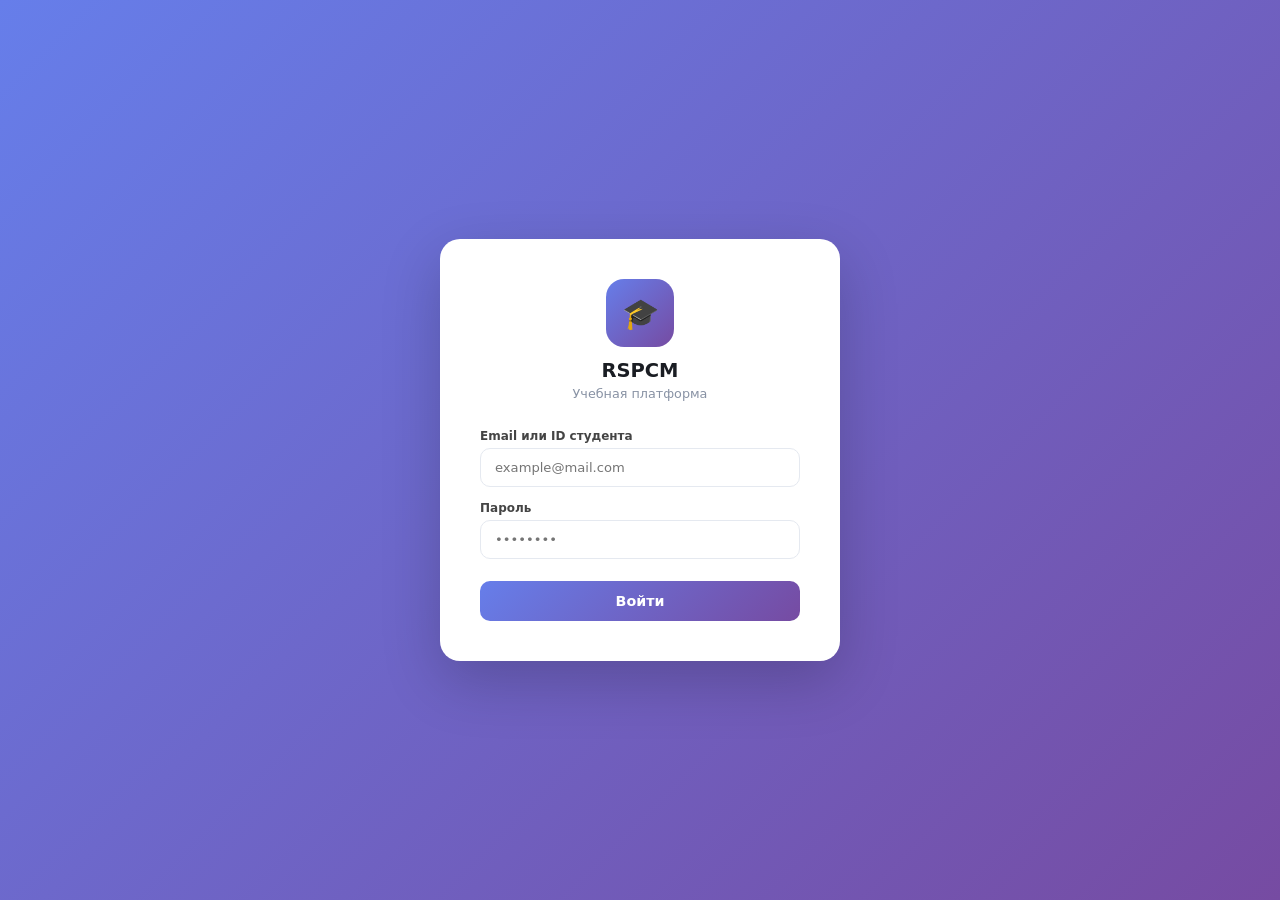
==== student/index.html @ 90e091c8 "fix" ====
<!DOCTYPE html>
<html lang="ru">
<head>
<meta charset="UTF-8">
<meta name="viewport" content="width=device-width, initial-scale=1">
<title>RSPCM — Студент</title>
<link rel="stylesheet" href="../css/style.css">
</head>
<body>
<div class="app">
  <!-- Sidebar -->
  <aside class="sidebar">
    <div class="sidebar-logo">
      <h1>🎓 RSPCM</h1>
      <p>Студент</p>
    </div>
    <nav class="sidebar-nav">
      <div class="nav-item active" id="nav-dashboard" onclick="showSection('dashboard')">
        <span class="icon">🏠</span> Главная
      </div>
      <div class="nav-item" id="nav-exams" onclick="showSection('exams')">
        <span class="icon">📝</span> Экзамены
      </div>
      <div class="nav-item" id="nav-practices" onclick="showSection('practices')">
        <span class="icon">🔬</span> Практики
      </div>
      <div class="nav-item" id="nav-profile" onclick="showSection('profile')">
        <span class="icon">👤</span> Профиль
      </div>
    </nav>
    <div class="sidebar-footer">
      <div class="sidebar-user">
        <div class="sidebar-avatar" id="user-avatar">S</div>
        <div class="sidebar-user-info">
          <div class="sidebar-user-name" id="user-name">Загрузка...</div>
          <div class="sidebar-user-role">Студент</div>
        </div>
        <button class="logout-btn" onclick="logout()" title="Выйти">⏻</button>
      </div>
    </div>
  </aside>

  <!-- Main -->
  <div class="main">
    <div class="topbar">
      <h2 id="topbar-title">Главная</h2>
    </div>
    <div class="content">

      <!-- ── Dashboard ── -->
      <div class="section active" id="section-dashboard">
        <div class="stats-grid" id="dash-stats"></div>
        <div class="card">
          <div class="card-header"><span class="card-title">Ближайшие экзамены</span></div>
          <div id="dash-exams"></div>
        </div>
      </div>

      <!-- ── Exams ── -->
      <div class="section" id="section-exams">
        <div class="card">
          <div class="card-header"><span class="card-title">Мои экзамены</span></div>
          <div class="search-bar" style="margin-bottom:14px;">
            <input type="text" id="exams-search" placeholder="Поиск..." oninput="loadExams(0)">
            <select id="exams-type" onchange="loadExams(0)">
              <option value="">Все типы</option>
              <option value="QUESTION">Тест</option>
              <option value="PRACTICE">Практика</option>
            </select>
          </div>
          <div class="table-wrap">
            <table>
              <thead><tr>
                <th>Название</th><th>Тип</th><th>Статус</th><th>Начало</th><th>Конец</th><th>Действие</th>
              </tr></thead>
              <tbody id="exams-tbody"></tbody>
            </table>
          </div>
          <div id="exams-pagination"></div>
        </div>
      </div>

      <!-- ── Practices ── -->
      <div class="section" id="section-practices">
        <div class="card">
          <div class="card-header"><span class="card-title">Мои практики</span></div>
          <div id="practices-list"></div>
        </div>
      </div>

      <!-- ── Profile ── -->
      <div class="section" id="section-profile">
        <div class="card" style="max-width:480px;">
          <div class="card-header"><span class="card-title">Мой профиль</span></div>
          <div id="profile-info">
            <div class="loader-wrap"><div class="loader"></div></div>
          </div>
        </div>
      </div>

    </div>
  </div>
</div>

<!-- ── Modal: Exam Detail ── -->
<div class="modal-overlay" id="modal-exam-detail">
  <div class="modal modal-lg">
    <div class="modal-header">
      <span class="modal-title" id="exam-detail-title">Экзамен</span>
      <button class="modal-close" onclick="closeExamDetail()">✕</button>
    </div>
    <div class="modal-body" id="exam-detail-body">
    </div>
    <div class="modal-footer" id="exam-detail-footer">
    </div>
  </div>
</div>

<!-- ── Modal: Test (questions) ── -->
<div class="modal-overlay" id="modal-test">
  <div class="modal modal-lg">
    <div class="modal-header">
      <span class="modal-title">Прохождение теста</span>
      <button class="modal-close" onclick="if(confirm('Выйти? Прогресс сохранится.')) closeTestModal()">✕</button>
    </div>
    <div class="modal-body" id="test-body">
    </div>
    <div class="modal-footer">
      <button class="btn btn-outline btn-sm" id="test-prev" onclick="testNav(-1)">‹ Назад</button>
      <span id="test-progress" style="font-size:.85rem;color:var(--text-muted);"></span>
      <button class="btn btn-outline btn-sm" id="test-next" onclick="testNav(1)">Далее ›</button>
      <button class="btn btn-success" onclick="submitTest()">Завершить тест</button>
    </div>
  </div>
</div>

<!-- ── Modal: Practice Detail ── -->
<div class="modal-overlay" id="modal-practice-detail">
  <div class="modal modal-lg">
    <div class="modal-header">
      <span class="modal-title" id="prd-title">Практика</span>
      <button class="modal-close" onclick="document.getElementById('modal-practice-detail').classList.remove('open')">✕</button>
    </div>
    <div class="modal-body">
      <div class="tabs">
        <div class="tab active" onclick="switchPrTab('pr-info')">Информация</div>
        <div class="tab" onclick="switchPrTab('pr-submit')">Сдача работы</div>
      </div>
      <div class="tab-panel active" id="pr-info">
        <div id="prd-info-body"></div>
      </div>
      <div class="tab-panel" id="pr-submit">
        <div id="prd-submit-body"></div>
      </div>
    </div>
  </div>
</div>

<div class="toast-container" id="toasts"></div>

<script src="../js/api.js"></script>
<script src="../js/utils.js"></script>
<script>
if (!localStorage.getItem('token')) location.href = '../index.html';

const SECTION_TITLES = {
  dashboard: 'Главная', exams: 'Экзамены',
  practices: 'Практики', profile: 'Профиль'
};

function showSection(id) {
  document.querySelectorAll('.section').forEach(s => s.classList.remove('active'));
  const s = document.getElementById('section-' + id);
  if (s) s.classList.add('active');
  document.querySelectorAll('.nav-item').forEach(el => el.classList.remove('active'));
  const nav = document.getElementById('nav-' + id);
  if (nav) nav.classList.add('active');
  document.getElementById('topbar-title').textContent = SECTION_TITLES[id] || id;

  if (id === 'exams') loadExams(0);
  else if (id === 'practices') loadPractices();
  else if (id === 'profile') loadProfile();
}

function logout() { localStorage.clear(); location.href = '../index.html'; }

// ── Init ──
let meData = null;

async function init() {
  try {
    meData = await api.get('/users/me');
    document.getElementById('user-name').textContent = meData.firstName + ' ' + meData.lastName;
    document.getElementById('user-avatar').textContent = (meData.firstName || 'S')[0].toUpperCase();
  } catch {}
  loadDashboard();
}

// ── Dashboard ──
async function loadDashboard() {
  const statsEl = document.getElementById('dash-stats');
  const examsEl = document.getElementById('dash-exams');
  statsEl.innerHTML = '<div class="loader-wrap"><div class="loader"></div></div>';

  try {
    const dash = await api.get('/student-dashboard/me');
    statsEl.innerHTML = `
      <div class="stat-card"><div class="stat-icon blue">📝</div><div><div class="stat-val">${dash.examCount ?? '—'}</div><div class="stat-label">Экзаменов</div></div></div>
      <div class="stat-card"><div class="stat-icon green">🔬</div><div><div class="stat-val">${dash.practiceCount ?? '—'}</div><div class="stat-label">Практик</div></div></div>
      <div class="stat-card"><div class="stat-icon yellow">⭐</div><div><div class="stat-val">${dash.averageScore != null ? dash.averageScore.toFixed(1) : '—'}</div><div class="stat-label">Средний балл</div></div></div>
      <div class="stat-card"><div class="stat-icon purple">✅</div><div><div class="stat-val">${dash.completedCount ?? '—'}</div><div class="stat-label">Завершено</div></div></div>
    `;

    if (dash.upcomingExams?.length) {
      examsEl.innerHTML = dash.upcomingExams.map(e => `
        <div class="list-item">
          <div>
            <div style="font-weight:600;">${e.title}</div>
            <div style="font-size:.78rem;color:var(--text-muted);">${fmtDate(e.startAt)} — ${fmtDate(e.endAt)}</div>
          </div>
          ${badge(e.status)}
        </div>
      `).join('');
    } else {
      examsEl.innerHTML = '<div class="empty-state"><p>Нет ближайших экзаменов</p></div>';
    }
  } catch {
    statsEl.innerHTML = '<div class="empty-state"><p>Не удалось загрузить данные</p></div>';
    examsEl.innerHTML = '';
  }
}

// ── Exams ──
let examsPage = 0;
async function loadExams(page = 0) {
  examsPage = page;
  const q = document.getElementById('exams-search').value;
  const type = document.getElementById('exams-type').value;
  const tbody = document.getElementById('exams-tbody');
  tbody.innerHTML = '<tr><td colspan="6"><div class="loader-wrap"><div class="loader"></div></div></td></tr>';
  try {
    const params = new URLSearchParams({ page, size: 15 });
    if (q) params.set('query', q);
    if (type) params.set('type', type);
    const data = await api.get('/exams/my?' + params);
    const items = data.content || data;
    const total = data.totalPages || 1;
    tbody.innerHTML = items.map(e => `
      <tr>
        <td><strong>${e.title}</strong></td>
        <td>${badge(e.type)}</td>
        <td>${badge(e.status)}</td>
        <td>${fmtDate(e.startAt)}</td>
        <td>${fmtDate(e.endAt)}</td>
        <td><button class="btn btn-primary btn-sm" onclick="openExamDetail(${e.id}, '${e.type}', '${e.status}')">Открыть</button></td>
      </tr>
    `).join('') || '<tr><td colspan="6"><div class="empty-state"><p>Нет экзаменов</p></div></td></tr>';
    document.getElementById('exams-pagination').innerHTML = paginator(page, total, 'loadExams');
  } catch(e) {
    tbody.innerHTML = `<tr><td colspan="6" style="color:var(--danger);padding:16px">${e.message}</td></tr>`;
  }
}

// ── Exam Detail ──
let currentExamId = null, currentExamType = null;

async function openExamDetail(examId, type, status) {
  currentExamId = examId;
  currentExamType = type;
  const body = document.getElementById('exam-detail-body');
  const footer = document.getElementById('exam-detail-footer');
  body.innerHTML = '<div class="loader-wrap"><div class="loader"></div></div>';
  footer.innerHTML = '';
  document.getElementById('modal-exam-detail').classList.add('open');

  try {
    const exam = await api.get('/exams/' + examId);
    document.getElementById('exam-detail-title').textContent = exam.title;

    let participation = null;
    try { participation = await api.get('/exams/' + examId + '/participation/me'); } catch {}

    body.innerHTML = `
      <div class="detail-grid">
        <div class="detail-item"><label>Тип</label><span>${badge(exam.type)}</span></div>
        <div class="detail-item"><label>Статус</label><span>${badge(exam.status)}</span></div>
        <div class="detail-item"><label>Начало</label><span>${fmtDate(exam.startAt)}</span></div>
        <div class="detail-item"><label>Конец</label><span>${fmtDate(exam.endAt)}</span></div>
        <div class="detail-item"><label>Макс. балл</label><span>${exam.maxScore}</span></div>
        <div class="detail-item"><label>Вопросов</label><span>${exam.taskLimit}</span></div>
      </div>
      ${exam.description ? `<div class="form-group"><label>Описание</label><p style="font-size:.875rem;">${exam.description}</p></div>` : ''}
    `;

    if (type === 'PRACTICE') {
      // Show practices to select
      let practicesList = '';
      try {
        const practices = await api.get('/exams/' + examId + '/practices');
        const selectedId = participation?.selectedPracticeId || participation?.examPractice?.id;
        practicesList = practices.map(ep => `
          <div class="list-item">
            <div style="flex:1;">
              <div style="font-weight:600;">${ep.practice?.name || ep.practiceId}</div>
              <div style="font-size:.78rem;color:var(--text-muted);">${ep.practice?.description?.slice(0,80) || ''}</div>
            </div>
            ${selectedId == ep.id
              ? '<span class="badge badge-green">Выбрано</span>'
              : (exam.status === 'PUBLISHED' ? `<button class="btn btn-primary btn-sm" onclick="selectPractice(${examId}, ${ep.id})">Выбрать</button>` : '')
            }
          </div>
        `).join('');
      } catch {}
      body.innerHTML += `<div class="form-group"><label>Варианты практики</label><div class="scroll-list">${practicesList || '<p style="color:var(--text-muted);font-size:.875rem;">Нет вариантов</p>'}</div></div>`;
    }

    if (type === 'QUESTION') {
      let attempt = null;
      try { attempt = await api.get('/exams/' + examId + '/attempt/me'); } catch {}

      if (attempt) {
        body.innerHTML += `<div class="card" style="background:#f0fdf4;border-color:#bbf7d0;">
          <div style="font-weight:600;margin-bottom:4px;">Попытка ${attempt.status === 'COMPLETED' ? 'завершена' : 'в процессе'}</div>
          <div style="font-size:.875rem;">Балл: ${attempt.score != null ? attempt.score : '—'}</div>
        </div>`;
        if (attempt.status !== 'COMPLETED') {
          footer.innerHTML = `<button class="btn btn-primary" onclick="openTest(${examId})">Продолжить тест</button>`;
        }
      } else if (exam.status === 'PUBLISHED') {
        footer.innerHTML = `
          <button class="btn btn-outline" onclick="closeExamDetail()">Закрыть</button>
          <button class="btn btn-primary" onclick="startTest(${examId})">Начать тест</button>
        `;
      }
    }

    if (!footer.innerHTML) {
      footer.innerHTML = '<button class="btn btn-outline" onclick="closeExamDetail()">Закрыть</button>';
    }
  } catch(e) {
    body.innerHTML = `<p style="color:var(--danger)">${e.message}</p>`;
    footer.innerHTML = '<button class="btn btn-outline" onclick="closeExamDetail()">Закрыть</button>';
  }
}

function closeExamDetail() { document.getElementById('modal-exam-detail').classList.remove('open'); }

async function selectPractice(examId, examPracticeId) {
  try {
    await api.post('/exams/' + examId + '/practices/' + examPracticeId + '/select', {});
    openExamDetail(examId, currentExamType, 'PUBLISHED');
    toast('Практика выбрана');
  } catch(e) { toast(e.message, 'error'); }
}

// ── Test ──
let testQuestions = [], testAnswers = {}, testCurrentIndex = 0, testExamId = null;

async function startTest(examId) {
  try {
    await api.post('/exams/' + examId + '/attempt/start', {});
    openTest(examId);
  } catch(e) { toast(e.message, 'error'); }
}

async function openTest(examId) {
  testExamId = examId;
  testCurrentIndex = 0;
  testAnswers = {};
  document.getElementById('modal-test').classList.add('open');
  document.getElementById('test-body').innerHTML = '<div class="loader-wrap"><div class="loader"></div></div>';
  try {
    const data = await api.get('/exams/' + examId + '/questions/me');
    testQuestions = data.content || data;
    renderQuestion();
  } catch(e) {
    document.getElementById('test-body').innerHTML = `<p style="color:var(--danger)">${e.message}</p>`;
  }
}

function renderQuestion() {
  const q = testQuestions[testCurrentIndex];
  if (!q) return;
  const total = testQuestions.length;
  document.getElementById('test-progress').textContent = `${testCurrentIndex + 1} / ${total}`;

  const question = q.question || q;
  const type = question.type;
  const saved = testAnswers[q.id] || {};

  let optionsHtml = '';
  if (type === 'TEXT') {
    optionsHtml = `<textarea id="ans-text" style="min-height:80px;width:100%;" placeholder="Введите ответ...">${saved.text || ''}</textarea>`;
  } else {
    const inputType = type === 'MULTIPLE' ? 'checkbox' : 'radio';
    optionsHtml = (question.options || []).map(opt => `
      <label style="display:flex;align-items:center;gap:10px;padding:10px 14px;border:1.5px solid var(--border);border-radius:8px;cursor:pointer;margin-bottom:8px;${(saved.optionIds || []).includes(opt.id) ? 'border-color:var(--primary);background:#eff6ff;' : ''}">
        <input type="${inputType}" name="ans-opt" value="${opt.id}" ${(saved.optionIds || []).includes(opt.id) ? 'checked' : ''} style="width:auto;accent-color:var(--primary);">
        ${opt.text}
      </label>
    `).join('');
  }

  document.getElementById('test-body').innerHTML = `
    <div style="font-weight:600;font-size:1rem;margin-bottom:16px;">${question.text}</div>
    ${optionsHtml}
  `;
}

function saveCurrentAnswer() {
  const q = testQuestions[testCurrentIndex];
  if (!q) return;
  const question = q.question || q;
  const type = question.type;

  if (type === 'TEXT') {
    const text = document.getElementById('ans-text')?.value.trim();
    testAnswers[q.id] = { text };
  } else {
    const checked = [...document.querySelectorAll('input[name="ans-opt"]:checked')].map(i => Number(i.value));
    testAnswers[q.id] = { optionIds: checked };
  }
}

function testNav(dir) {
  saveCurrentAnswer();
  testCurrentIndex = Math.max(0, Math.min(testQuestions.length - 1, testCurrentIndex + dir));
  renderQuestion();
}

async function submitTest() {
  saveCurrentAnswer();
  if (!confirm('Завершить тест? Это действие нельзя отменить.')) return;

  // Save all answers first
  for (const [examQuestionId, ans] of Object.entries(testAnswers)) {
    try {
      await api.post('/exams/' + testExamId + '/questions/' + examQuestionId + '/answer', ans);
    } catch {}
  }

  try {
    await api.post('/exams/' + testExamId + '/attempt/submit', {});
    closeTestModal();
    loadExams(examsPage);
    toast('Тест завершён!');
  } catch(e) { toast(e.message, 'error'); }
}

function closeTestModal() { document.getElementById('modal-test').classList.remove('open'); }

// ── Practices ──
async function loadPractices() {
  const el = document.getElementById('practices-list');
  el.innerHTML = '<div class="loader-wrap"><div class="loader"></div></div>';
  try {
    const data = await api.get('/practice-participations/me');
    const items = data.content || data;
    if (!items.length) {
      el.innerHTML = '<div class="empty-state"><div class="empty-icon">🔬</div><p>Нет активных практик</p></div>';
      return;
    }
    el.innerHTML = items.map(item => {
      const p = item.practice || item;
      const status = item.submission?.status;
      return `
        <div class="list-item" style="cursor:pointer;" onclick='openPracticeDetail(${JSON.stringify(item)})'>
          <div style="flex:1;">
            <div style="font-weight:600;margin-bottom:4px;">${p.name || '—'}</div>
            <div style="font-size:.78rem;color:var(--text-muted);">
              ${badge(p.workMode)}
              ${badge(item.status)}
            </div>
          </div>
          <div style="display:flex;flex-direction:column;align-items:flex-end;gap:6px;">
            ${status ? badge(status) : ''}
            <span style="font-size:.75rem;color:var(--text-muted);">Подробнее ›</span>
          </div>
        </div>
      `;
    }).join('');
  } catch(e) {
    el.innerHTML = `<p style="color:var(--danger);padding:16px">${e.message}</p>`;
  }
}

let currentParticipationId = null;

function switchPrTab(tabId) {
  document.querySelectorAll('#modal-practice-detail .tab-panel').forEach(p => p.classList.remove('active'));
  document.querySelectorAll('#modal-practice-detail .tab').forEach(t => t.classList.remove('active'));
  document.getElementById(tabId).classList.add('active');
  const idx = ['pr-info','pr-submit'].indexOf(tabId);
  document.querySelectorAll('#modal-practice-detail .tab')[idx].classList.add('active');
}

async function openPracticeDetail(item) {
  const practice = item.practice || item;
  currentParticipationId = item.participationId || item.id;
  document.getElementById('prd-title').textContent = practice.name || practice.title;
  document.getElementById('modal-practice-detail').classList.add('open');

  const infoEl = document.getElementById('prd-info-body');
  const submitEl = document.getElementById('prd-submit-body');

  infoEl.innerHTML = `
    <div class="detail-grid">
      <div class="detail-item"><label>Режим</label><span>${badge(practice.workMode)}</span></div>
      <div class="detail-item"><label>Дедлайн</label><span>${practice.deadline ? fmtDateOnly(practice.deadline) : '—'}</span></div>
    </div>
    ${practice.description ? `<div class="form-group"><label>Описание</label><p style="font-size:.875rem;line-height:1.6;">${practice.description}</p></div>` : ''}
    ${practice.requirements ? `<div class="form-group"><label>Требования</label><p style="font-size:.875rem;line-height:1.6;">${practice.requirements}</p></div>` : ''}
    ${practice.resourceUrl ? `<div class="form-group"><label>Ресурс</label><a href="${practice.resourceUrl}" target="_blank" class="btn btn-outline btn-sm">🔗 Открыть</a></div>` : ''}
  `;

  // Load submission
  let submission = item.submission;
  if (!submission && currentParticipationId) {
    try {
      submission = await api.get('/practice-submissions/participation/' + currentParticipationId);
    } catch {}
  }

  let statusBanner = '';
  if (submission) {
    const colors = { SUBMITTED: '#eff6ff', GRADED: '#f0fdf4', RETURNED: '#fff7ed' };
    statusBanner = `
      <div style="background:${colors[submission.status] || '#f8fafc'};border-radius:8px;padding:12px 14px;margin-bottom:14px;">
        <div style="font-weight:600;margin-bottom:4px;">Статус: ${badge(submission.status)}</div>
        ${submission.score != null ? `<div style="font-size:.875rem;">Оценка: <strong>${submission.score}</strong></div>` : ''}
        ${submission.feedback ? `<div style="font-size:.875rem;margin-top:6px;">Комментарий: ${submission.feedback}</div>` : ''}
      </div>
    `;
  }

  if (submission?.status === 'GRADED') {
    submitEl.innerHTML = statusBanner + `<div class="empty-state"><p>Работа проверена ✓</p></div>`;
  } else {
    submitEl.innerHTML = `
      ${statusBanner}
      <div class="form-group">
        <label>Текст работы</label>
        <textarea id="sub-text" placeholder="Введите текст вашей работы..." style="min-height:150px;">${submission?.textContent || ''}</textarea>
      </div>
      <div style="display:flex;justify-content:flex-end;">
        <button class="btn btn-primary" onclick="submitPractice()">
          ${submission?.status === 'RETURNED' ? 'Отправить повторно' : 'Сдать работу'}
        </button>
      </div>
    `;
  }

  switchPrTab('pr-info');
}

async function submitPractice() {
  const text = document.getElementById('sub-text')?.value.trim();
  if (!text) { toast('Введите текст работы', 'error'); return; }
  try {
    await api.post('/practice-submissions/participation/' + currentParticipationId + '/submit', { textContent: text });
    document.getElementById('modal-practice-detail').classList.remove('open');
    loadPractices();
    toast('Работа сдана!');
  } catch(e) { toast(e.message, 'error'); }
}

// ── Profile ──
async function loadProfile() {
  const el = document.getElementById('profile-info');
  el.innerHTML = '<div class="loader-wrap"><div class="loader"></div></div>';
  try {
    const me = meData || await api.get('/users/me');
    el.innerHTML = `
      <div class="detail-grid">
        <div class="detail-item"><label>Имя</label><span>${me.firstName}</span></div>
        <div class="detail-item"><label>Фамилия</label><span>${me.lastName}</span></div>
        <div class="detail-item"><label>Email</label><span>${me.email || '—'}</span></div>
        <div class="detail-item"><label>ID студента</label><span>${me.universityId || '—'}</span></div>
      </div>
      <div style="margin-top:8px;">
        ${(me.roles || []).map(r => badge(r)).join(' ')}
      </div>
    `;
  } catch(e) {
    el.innerHTML = `<p style="color:var(--danger)">${e.message}</p>`;
  }
}

init();
</script>
</body>
</html>
---- css/style.css ----
/* ── Reset & Base ── */
*, *::before, *::after { box-sizing: border-box; margin: 0; padding: 0; }
html { font-size: 15px; }
body { font-family: 'Inter', system-ui, sans-serif; background: #f4f6fb; color: #1a1d23; min-height: 100vh; }
a { color: inherit; text-decoration: none; }
button { cursor: pointer; font-family: inherit; }
input, select, textarea { font-family: inherit; }

/* ── Variables ── */
:root {
  --primary: #4f7ef8;
  --primary-dark: #3a65d6;
  --sidebar-bg: #1e2130;
  --sidebar-text: #a8b2c8;
  --sidebar-active: #4f7ef8;
  --card-bg: #fff;
  --border: #e5e9f0;
  --text-muted: #8892a4;
  --danger: #ef4444;
  --success: #22c55e;
  --warning: #f59e0b;
  --info: #3b82f6;
}

/* ── Layout ── */
.app { display: flex; height: 100vh; overflow: hidden; }

/* ── Sidebar ── */
.sidebar {
  width: 240px; flex-shrink: 0;
  background: var(--sidebar-bg);
  display: flex; flex-direction: column;
  overflow-y: auto;
}
.sidebar-logo {
  padding: 20px 20px 16px;
  border-bottom: 1px solid rgba(255,255,255,.07);
}
.sidebar-logo h1 {
  font-size: 1.1rem; font-weight: 700;
  color: #fff; letter-spacing: .5px;
}
.sidebar-logo p {
  font-size: .75rem; color: var(--sidebar-text); margin-top: 2px;
}
.sidebar-nav { flex: 1; padding: 12px 0; }
.nav-item {
  display: flex; align-items: center; gap: 11px;
  padding: 10px 20px;
  color: var(--sidebar-text);
  font-size: .875rem; font-weight: 500;
  border-radius: 0;
  transition: background .15s, color .15s;
  cursor: pointer;
  border-left: 3px solid transparent;
}
.nav-item:hover { background: rgba(255,255,255,.05); color: #fff; }
.nav-item.active { color: #fff; background: rgba(79,126,248,.15); border-left-color: var(--sidebar-active); }
.nav-item .icon { font-size: 1rem; width: 20px; text-align: center; }
.sidebar-footer {
  padding: 16px 20px;
  border-top: 1px solid rgba(255,255,255,.07);
}
.sidebar-user { display: flex; align-items: center; gap: 10px; }
.sidebar-avatar {
  width: 34px; height: 34px; border-radius: 50%;
  background: var(--primary); color: #fff;
  display: flex; align-items: center; justify-content: center;
  font-size: .8rem; font-weight: 700; flex-shrink: 0;
}
.sidebar-user-info { flex: 1; min-width: 0; }
.sidebar-user-name { font-size: .8rem; font-weight: 600; color: #fff; white-space: nowrap; overflow: hidden; text-overflow: ellipsis; }
.sidebar-user-role { font-size: .7rem; color: var(--sidebar-text); }
.logout-btn {
  background: none; border: none;
  color: var(--sidebar-text); font-size: .85rem;
  padding: 4px;
  cursor: pointer;
  transition: color .15s;
}
.logout-btn:hover { color: var(--danger); }

/* ── Main content ── */
.main { flex: 1; display: flex; flex-direction: column; overflow: hidden; }
.topbar {
  height: 56px; background: #fff;
  border-bottom: 1px solid var(--border);
  display: flex; align-items: center;
  padding: 0 24px; gap: 12px;
  flex-shrink: 0;
}
.topbar h2 { font-size: 1rem; font-weight: 600; flex: 1; }
.content { flex: 1; overflow-y: auto; padding: 24px; }

/* ── Sections ── */
.section { display: none; }
.section.active { display: block; }

/* ── Cards ── */
.card {
  background: var(--card-bg);
  border-radius: 12px;
  border: 1px solid var(--border);
  padding: 20px;
  margin-bottom: 20px;
}
.card-header {
  display: flex; align-items: center; justify-content: space-between;
  margin-bottom: 16px; gap: 12px; flex-wrap: wrap;
}
.card-title { font-size: .95rem; font-weight: 600; }

/* ── Stats grid ── */
.stats-grid {
  display: grid;
  grid-template-columns: repeat(auto-fill, minmax(160px, 1fr));
  gap: 16px;
  margin-bottom: 24px;
}
.stat-card {
  background: #fff;
  border: 1px solid var(--border);
  border-radius: 12px;
  padding: 18px 20px;
  display: flex; align-items: center; gap: 14px;
}
.stat-icon {
  width: 44px; height: 44px; border-radius: 10px;
  display: flex; align-items: center; justify-content: center;
  font-size: 1.3rem; flex-shrink: 0;
}
.stat-icon.blue { background: #eff6ff; }
.stat-icon.green { background: #f0fdf4; }
.stat-icon.yellow { background: #fffbeb; }
.stat-icon.purple { background: #f5f3ff; }
.stat-icon.red { background: #fef2f2; }
.stat-val { font-size: 1.5rem; font-weight: 700; line-height: 1; }
.stat-label { font-size: .75rem; color: var(--text-muted); margin-top: 3px; }

/* ── Table ── */
.table-wrap { overflow-x: auto; }
table { width: 100%; border-collapse: collapse; font-size: .875rem; }
thead th {
  text-align: left; padding: 10px 14px;
  background: #f8fafc; color: var(--text-muted);
  font-weight: 600; font-size: .75rem; text-transform: uppercase;
  letter-spacing: .05em;
  border-bottom: 1px solid var(--border);
  white-space: nowrap;
}
tbody td {
  padding: 12px 14px;
  border-bottom: 1px solid var(--border);
  vertical-align: middle;
}
tbody tr:last-child td { border-bottom: none; }
tbody tr:hover td { background: #f8fafc; }

/* ── Buttons ── */
.btn {
  display: inline-flex; align-items: center; gap: 6px;
  padding: 8px 16px; border-radius: 8px;
  font-size: .85rem; font-weight: 600;
  border: none; cursor: pointer;
  transition: opacity .15s, box-shadow .15s;
  white-space: nowrap;
}
.btn:hover { opacity: .88; }
.btn:active { opacity: .75; }
.btn-primary { background: var(--primary); color: #fff; }
.btn-success { background: var(--success); color: #fff; }
.btn-danger { background: var(--danger); color: #fff; }
.btn-warning { background: var(--warning); color: #fff; }
.btn-outline {
  background: transparent;
  border: 1.5px solid var(--border);
  color: #444;
}
.btn-outline:hover { border-color: var(--primary); color: var(--primary); opacity: 1; }
.btn-sm { padding: 5px 11px; font-size: .8rem; border-radius: 6px; }
.btn-icon { padding: 6px 8px; }
.btn-group { display: flex; gap: 8px; flex-wrap: wrap; }

/* ── Form ── */
.form-group { margin-bottom: 16px; }
.form-row { display: grid; grid-template-columns: 1fr 1fr; gap: 14px; }
.form-row-3 { display: grid; grid-template-columns: 1fr 1fr 1fr; gap: 14px; }
label { display: block; font-size: .8rem; font-weight: 600; color: #444; margin-bottom: 5px; }
input[type="text"], input[type="email"], input[type="password"],
input[type="number"], input[type="datetime-local"], input[type="url"],
select, textarea {
  width: 100%; padding: 9px 12px;
  border: 1.5px solid var(--border);
  border-radius: 8px; font-size: .875rem;
  background: #fff; color: #1a1d23;
  transition: border-color .15s;
  outline: none;
}
input:focus, select:focus, textarea:focus { border-color: var(--primary); }
textarea { resize: vertical; min-height: 80px; }
.form-hint { font-size: .75rem; color: var(--text-muted); margin-top: 4px; }
.checkbox-group { display: flex; flex-wrap: wrap; gap: 10px; }
.checkbox-label { display: flex; align-items: center; gap: 6px; font-size: .85rem; cursor: pointer; }

/* ── Search bar ── */
.search-bar { display: flex; gap: 8px; flex-wrap: wrap; align-items: center; }
.search-bar input { flex: 1; min-width: 180px; }
.search-bar select { min-width: 130px; width: auto; }

/* ── Modal ── */
.modal-overlay {
  display: none; position: fixed; inset: 0;
  background: rgba(0,0,0,.45); z-index: 1000;
  align-items: center; justify-content: center;
}
.modal-overlay.open { display: flex; }
.modal {
  background: #fff; border-radius: 14px;
  width: 90%; max-width: 540px; max-height: 90vh;
  display: flex; flex-direction: column;
  box-shadow: 0 20px 60px rgba(0,0,0,.2);
}
.modal-lg { max-width: 720px; }
.modal-header {
  display: flex; align-items: center; justify-content: space-between;
  padding: 18px 22px 14px;
  border-bottom: 1px solid var(--border);
}
.modal-title { font-size: 1rem; font-weight: 700; }
.modal-close {
  background: none; border: none;
  font-size: 1.3rem; color: var(--text-muted);
  cursor: pointer; line-height: 1;
  transition: color .15s;
}
.modal-close:hover { color: var(--danger); }
.modal-body { padding: 18px 22px; overflow-y: auto; flex: 1; }
.modal-footer {
  display: flex; justify-content: flex-end; gap: 10px;
  padding: 14px 22px;
  border-top: 1px solid var(--border);
}

/* ── Badge ── */
.badge {
  display: inline-flex; align-items: center;
  padding: 3px 9px; border-radius: 20px;
  font-size: .72rem; font-weight: 700;
  white-space: nowrap;
}
.badge-gray { background: #f1f5f9; color: #64748b; }
.badge-blue { background: #eff6ff; color: #3b82f6; }
.badge-green { background: #f0fdf4; color: #16a34a; }
.badge-red { background: #fef2f2; color: #dc2626; }
.badge-yellow { background: #fffbeb; color: #d97706; }
.badge-orange { background: #fff7ed; color: #ea580c; }
.badge-purple { background: #f5f3ff; color: #7c3aed; }
.badge-indigo { background: #eef2ff; color: #4338ca; }

/* ── Pagination ── */
.pagination { display: flex; gap: 4px; flex-wrap: wrap; margin-top: 16px; justify-content: center; }
.pagination button {
  min-width: 34px; height: 34px; padding: 0 8px;
  border: 1.5px solid var(--border); background: #fff;
  border-radius: 8px; font-size: .85rem; font-weight: 500;
  color: #444;
  transition: all .15s; cursor: pointer;
}
.pagination button:hover { border-color: var(--primary); color: var(--primary); }
.pagination button.active { background: var(--primary); border-color: var(--primary); color: #fff; }

/* ── Toast ── */
.toast-container {
  position: fixed; top: 20px; right: 20px;
  z-index: 9999; display: flex; flex-direction: column; gap: 8px;
}
.toast {
  padding: 12px 18px; border-radius: 10px;
  font-size: .875rem; font-weight: 500;
  box-shadow: 0 4px 16px rgba(0,0,0,.12);
  max-width: 340px;
  transform: translateX(120%); opacity: 0;
  transition: transform .25s ease, opacity .25s ease;
}
.toast.show { transform: translateX(0); opacity: 1; }
.toast-success { background: #f0fdf4; color: #15803d; border: 1px solid #bbf7d0; }
.toast-error { background: #fef2f2; color: #dc2626; border: 1px solid #fecaca; }
.toast-info { background: #eff6ff; color: #2563eb; border: 1px solid #bfdbfe; }

/* ── Loader ── */
.loader-wrap { display: flex; justify-content: center; padding: 40px; }
.loader {
  width: 36px; height: 36px;
  border: 3px solid var(--border);
  border-top-color: var(--primary);
  border-radius: 50%;
  animation: spin .7s linear infinite;
}
@keyframes spin { to { transform: rotate(360deg); } }
.empty-state {
  text-align: center; padding: 48px 20px;
  color: var(--text-muted);
}
.empty-state .empty-icon { font-size: 2.5rem; margin-bottom: 10px; }
.empty-state p { font-size: .9rem; }

/* ── Tabs ── */
.tabs { display: flex; gap: 0; border-bottom: 2px solid var(--border); margin-bottom: 20px; }
.tab {
  padding: 10px 18px; font-size: .875rem; font-weight: 600;
  color: var(--text-muted); cursor: pointer;
  border-bottom: 2px solid transparent; margin-bottom: -2px;
  transition: color .15s, border-color .15s;
}
.tab:hover { color: var(--primary); }
.tab.active { color: var(--primary); border-bottom-color: var(--primary); }
.tab-panel { display: none; }
.tab-panel.active { display: block; }

/* ── Login page ── */
.login-page {
  min-height: 100vh; background: linear-gradient(135deg, #667eea 0%, #764ba2 100%);
  display: flex; align-items: center; justify-content: center;
}
.login-card {
  background: #fff; border-radius: 20px;
  padding: 40px; width: 100%; max-width: 400px;
  box-shadow: 0 20px 60px rgba(0,0,0,.2);
}
.login-logo { text-align: center; margin-bottom: 28px; }
.login-logo .logo-icon {
  width: 68px; height: 68px; border-radius: 18px;
  background: linear-gradient(135deg, #667eea, #764ba2);
  display: inline-flex; align-items: center; justify-content: center;
  font-size: 2rem; margin-bottom: 12px;
}
.login-logo h1 { font-size: 1.3rem; font-weight: 700; }
.login-logo p { font-size: .85rem; color: var(--text-muted); margin-top: 4px; }
.login-card .form-group { margin-bottom: 14px; }
.login-card input {
  padding: 11px 14px;
  border-radius: 10px;
}
.login-btn {
  width: 100%; padding: 12px;
  background: linear-gradient(135deg, #667eea, #764ba2);
  color: #fff; border: none; border-radius: 10px;
  font-size: .95rem; font-weight: 700;
  cursor: pointer; margin-top: 8px;
  transition: opacity .15s;
}
.login-btn:hover { opacity: .9; }
.login-btn:disabled { opacity: .7; cursor: not-allowed; }

/* ── Detail view ── */
.detail-grid { display: grid; grid-template-columns: 1fr 1fr; gap: 12px; margin-bottom: 16px; }
.detail-item label { font-size: .75rem; color: var(--text-muted); font-weight: 600; display: block; margin-bottom: 2px; }
.detail-item span { font-size: .9rem; }

/* ── Action bar ── */
.action-bar {
  display: flex; align-items: center; justify-content: space-between;
  margin-bottom: 16px; flex-wrap: wrap; gap: 10px;
}

/* ── Chip input (multi-select) ── */
.multi-select { display: flex; flex-direction: column; gap: 8px; }
.multi-select select { height: 110px; }

/* ── Scrollable content ── */
.scroll-list { max-height: 340px; overflow-y: auto; }
.list-item {
  display: flex; align-items: center; justify-content: space-between;
  padding: 10px 14px; border-bottom: 1px solid var(--border);
  font-size: .875rem;
}
.list-item:last-child { border-bottom: none; }
.list-item:hover { background: #f8fafc; }

/* ── Submission detail ── */
.submission-text {
  background: #f8fafc; border-radius: 8px;
  padding: 14px; font-size: .875rem;
  line-height: 1.7; white-space: pre-wrap;
  border: 1px solid var(--border);
}
.grade-input-row { display: flex; gap: 10px; align-items: flex-end; }
.grade-input-row input { max-width: 100px; }

/* ── Question builder ── */
.question-option {
  display: flex; align-items: center; gap: 8px;
  margin-bottom: 8px;
}
.question-option input[type="text"] { flex: 1; }
.question-option input[type="checkbox"],
.question-option input[type="radio"] { width: auto; accent-color: var(--primary); }

/* ── Chat layout ── */
.chat-layout { display: flex; height: calc(100vh - 56px); overflow: hidden; }
.chat-list { width: 260px; border-right: 1px solid var(--border); overflow-y: auto; flex-shrink: 0; }
.chat-list-item {
  padding: 12px 16px; cursor: pointer;
  border-bottom: 1px solid var(--border);
  transition: background .15s;
}
.chat-list-item:hover { background: #f8fafc; }
.chat-list-item.active { background: #eff6ff; }
.chat-list-item .chat-name { font-weight: 600; font-size: .875rem; margin-bottom: 2px; }
.chat-list-item .chat-preview { font-size: .78rem; color: var(--text-muted); }
.chat-main { flex: 1; display: flex; flex-direction: column; overflow: hidden; }
.chat-header {
  padding: 12px 16px; border-bottom: 1px solid var(--border);
  background: #fff; font-weight: 600;
}
.chat-messages { flex: 1; overflow-y: auto; padding: 16px; display: flex; flex-direction: column; gap: 10px; }
.chat-bubble {
  max-width: 68%; padding: 10px 14px;
  border-radius: 14px; font-size: .875rem; line-height: 1.5;
}
.chat-bubble.mine { background: var(--primary); color: #fff; align-self: flex-end; border-bottom-right-radius: 4px; }
.chat-bubble.other { background: #f1f5f9; color: #1a1d23; align-self: flex-start; border-bottom-left-radius: 4px; }
.chat-bubble .bubble-meta { font-size: .7rem; opacity: .7; margin-top: 4px; }
.chat-input-row {
  display: flex; gap: 8px; padding: 12px 16px;
  border-top: 1px solid var(--border); background: #fff;
}
.chat-input-row input { flex: 1; }
.chat-empty { display: flex; align-items: center; justify-content: center; height: 100%; color: var(--text-muted); }

/* ── Responsive ── */
@media (max-width: 768px) {
  .sidebar { display: none; }
  .form-row, .form-row-3 { grid-template-columns: 1fr; }
  .stats-grid { grid-template-columns: 1fr 1fr; }
  .detail-grid { grid-template-columns: 1fr; }
}
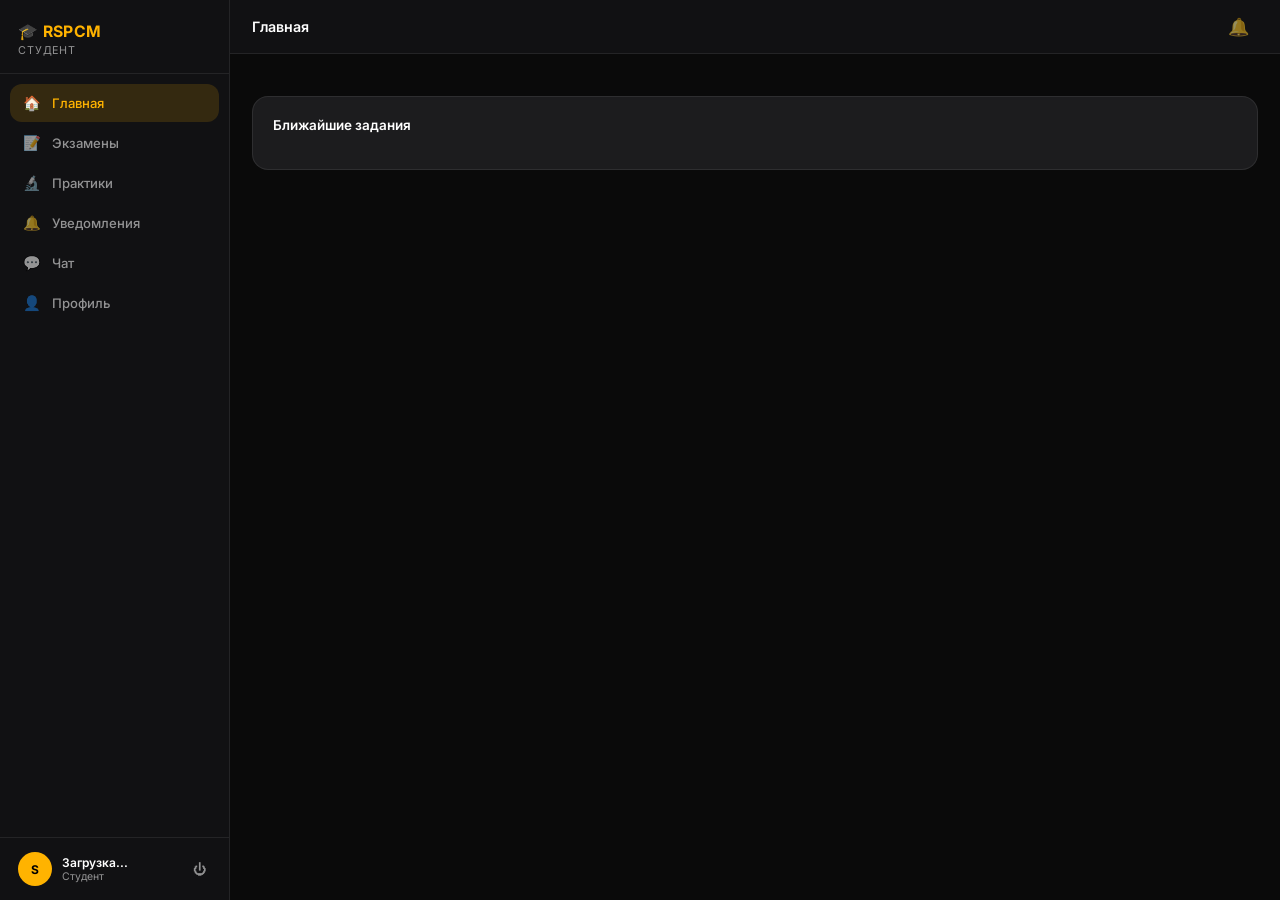
==== commit 5c012e68: "fix" ====
--- a/student/index.html
+++ b/student/index.html
@@ -5,6 +5,87 @@
 <meta name="viewport" content="width=device-width, initial-scale=1">
 <title>RSPCM — Студент</title>
 <link rel="stylesheet" href="../css/style.css">
+<style>
+/* Topbar bell */
+.topbar { justify-content: space-between; }
+.topbar-actions { display: flex; align-items: center; gap: 8px; }
+.topbar-bell {
+  position: relative; background: none; border: none;
+  color: var(--text-sub); font-size: 1.15rem;
+  padding: 6px 8px; border-radius: 8px; cursor: pointer;
+  transition: color .15s, background .15s;
+}
+.topbar-bell:hover { color: var(--primary); background: var(--primary-dim); }
+.bell-bubble {
+  position: absolute; top: 1px; right: 1px;
+  background: var(--danger); color: #fff;
+  font-size: .6rem; font-weight: 700;
+  min-width: 16px; height: 16px; border-radius: 8px;
+  display: flex; align-items: center; justify-content: center; padding: 0 3px;
+}
+.bell-bubble.hidden { display: none; }
+/* Notifications */
+.notif-item {
+  display: flex; gap: 14px; align-items: flex-start;
+  padding: 14px 16px; border-bottom: 1px solid var(--border);
+  cursor: pointer; transition: background .15s;
+}
+.notif-item:hover { background: rgba(255,255,255,.025); }
+.notif-item.unread { border-left: 3px solid var(--primary); background: rgba(255,179,0,.04); }
+.notif-dot { width: 8px; height: 8px; border-radius: 50%; background: var(--primary); flex-shrink: 0; margin-top: 6px; }
+.notif-dot.read { background: transparent; border: 1px solid rgba(255,255,255,.2); }
+.notif-title { font-weight: 600; font-size: .875rem; margin-bottom: 3px; }
+.notif-body  { font-size: .8rem; color: var(--text-sub); line-height: 1.5; }
+.notif-time  { font-size: .72rem; color: var(--text-sub); margin-top: 4px; }
+/* Chat */
+.chat-layout {
+  display: flex; height: calc(100vh - 120px);
+  background: var(--card); border-radius: 16px;
+  border: 1px solid var(--border); overflow: hidden;
+}
+.chat-sidebar { width: 280px; flex-shrink: 0; border-right: 1px solid var(--border); overflow-y: auto; display: flex; flex-direction: column; }
+.chat-sidebar-header { padding: 14px 16px; border-bottom: 1px solid var(--border); font-weight: 700; font-size: .85rem; color: var(--text-sub); flex-shrink: 0; }
+.chat-main { flex: 1; display: flex; flex-direction: column; min-width: 0; }
+.chat-item {
+  display: flex; align-items: center; gap: 12px;
+  padding: 12px 16px; cursor: pointer;
+  border-bottom: 1px solid var(--border); transition: background .15s;
+}
+.chat-item:hover { background: rgba(255,255,255,.04); }
+.chat-item.active { background: var(--primary-dim); }
+.chat-avatar {
+  width: 38px; height: 38px; border-radius: 50%;
+  background: rgba(255,255,255,.08);
+  display: flex; align-items: center; justify-content: center;
+  font-size: .85rem; font-weight: 700; flex-shrink: 0; color: var(--primary);
+}
+.chat-item-name { font-weight: 600; font-size: .85rem; }
+.chat-item-preview { font-size: .75rem; color: var(--text-sub); margin-top: 2px; white-space: nowrap; overflow: hidden; text-overflow: ellipsis; max-width: 180px; }
+.chat-header { padding: 14px 18px; border-bottom: 1px solid var(--border); font-weight: 700; font-size: .9rem; flex-shrink: 0; }
+.chat-messages { flex: 1; overflow-y: auto; padding: 16px 18px; display: flex; flex-direction: column; gap: 10px; }
+.msg-bubble {
+  max-width: 68%; padding: 10px 14px; border-radius: 14px;
+  font-size: .875rem; line-height: 1.5; word-break: break-word;
+}
+.msg-bubble.mine { background: var(--primary); color: #000; align-self: flex-end; border-bottom-right-radius: 4px; }
+.msg-bubble.theirs { background: rgba(255,255,255,.08); color: var(--text); align-self: flex-start; border-bottom-left-radius: 4px; }
+.msg-time { font-size: .68rem; opacity: .55; margin-top: 3px; }
+.msg-sender { font-size: .72rem; font-weight: 600; color: var(--primary); margin-bottom: 3px; }
+.chat-input-row { display: flex; gap: 8px; padding: 12px 16px; border-top: 1px solid var(--border); flex-shrink: 0; }
+.chat-input-row input { flex: 1; }
+.chat-empty { flex: 1; display: flex; align-items: center; justify-content: center; flex-direction: column; color: var(--text-sub); gap: 8px; }
+/* Journal entries */
+.journal-entry { border: 1px solid var(--border); border-radius: 12px; padding: 14px 16px; margin-bottom: 10px; }
+.journal-entry .je-date { font-size: .72rem; color: var(--primary); font-weight: 600; margin-bottom: 6px; text-transform: uppercase; letter-spacing: .05em; }
+.journal-entry .je-text { font-size: .875rem; line-height: 1.6; color: rgba(255,255,255,.85); white-space: pre-wrap; }
+/* Team members */
+.member-chip {
+  display: inline-flex; align-items: center; gap: 6px;
+  padding: 4px 10px; border-radius: 20px;
+  background: rgba(255,255,255,.07); font-size: .78rem;
+  border: 1px solid var(--border); margin: 2px;
+}
+</style>
 </head>
 <body>
 <div class="app">
@@ -24,6 +105,13 @@
       <div class="nav-item" id="nav-practices" onclick="showSection('practices')">
         <span class="icon">🔬</span> Практики
       </div>
+      <div class="nav-item" id="nav-notifications" onclick="showSection('notifications')">
+        <span class="icon">🔔</span> Уведомления
+        <span class="nav-badge" id="notif-nav-badge">0</span>
+      </div>
+      <div class="nav-item" id="nav-chat" onclick="showSection('chat')">
+        <span class="icon">💬</span> Чат
+      </div>
       <div class="nav-item" id="nav-profile" onclick="showSection('profile')">
         <span class="icon">👤</span> Профиль
       </div>
@@ -44,6 +132,11 @@
   <div class="main">
     <div class="topbar">
       <h2 id="topbar-title">Главная</h2>
+      <div class="topbar-actions">
+        <button class="topbar-bell" onclick="showSection('notifications')" title="Уведомления">
+          🔔<span class="bell-bubble hidden" id="bell-count"></span>
+        </button>
+      </div>
     </div>
     <div class="content">
 
@@ -51,7 +144,7 @@
       <div class="section active" id="section-dashboard">
         <div class="stats-grid" id="dash-stats"></div>
         <div class="card">
-          <div class="card-header"><span class="card-title">Ближайшие экзамены</span></div>
+          <div class="card-header"><span class="card-title">Ближайшие задания</span></div>
           <div id="dash-exams"></div>
         </div>
       </div>
@@ -88,6 +181,34 @@
         </div>
       </div>
 
+      <!-- ── Notifications ── -->
+      <div class="section" id="section-notifications">
+        <div class="card">
+          <div class="card-header">
+            <span class="card-title">Уведомления</span>
+            <button class="btn btn-outline btn-sm" onclick="markAllRead()">✓ Прочитать все</button>
+          </div>
+          <div id="notif-list"><div class="loader-wrap"><div class="loader"></div></div></div>
+          <div id="notif-pagination"></div>
+        </div>
+      </div>
+
+      <!-- ── Chat ── -->
+      <div class="section" id="section-chat">
+        <div class="chat-layout">
+          <div class="chat-sidebar">
+            <div class="chat-sidebar-header">Мои чаты</div>
+            <div id="chat-list"><div class="loader-wrap"><div class="loader"></div></div></div>
+          </div>
+          <div class="chat-main" id="chat-main">
+            <div class="chat-empty">
+              <div style="font-size:2rem;">💬</div>
+              <p>Выберите чат слева</p>
+            </div>
+          </div>
+        </div>
+      </div>
+
       <!-- ── Profile ── -->
       <div class="section" id="section-profile">
         <div class="card" style="max-width:480px;">
@@ -142,15 +263,19 @@
       <button class="modal-close" onclick="document.getElementById('modal-practice-detail').classList.remove('open')">✕</button>
     </div>
     <div class="modal-body">
-      <div class="tabs">
+      <div class="tabs" id="pr-tabs">
         <div class="tab active" onclick="switchPrTab('pr-info')">Информация</div>
         <div class="tab" onclick="switchPrTab('pr-submit')">Сдача работы</div>
+        <div class="tab" id="pr-tab-journal" style="display:none;" onclick="switchPrTab('pr-journal')">Дневник</div>
       </div>
       <div class="tab-panel active" id="pr-info">
         <div id="prd-info-body"></div>
       </div>
       <div class="tab-panel" id="pr-submit">
         <div id="prd-submit-body"></div>
+      </div>
+      <div class="tab-panel" id="pr-journal">
+        <div id="prd-journal-body"></div>
       </div>
     </div>
   </div>
@@ -165,10 +290,14 @@
 
 const SECTION_TITLES = {
   dashboard: 'Главная', exams: 'Экзамены',
-  practices: 'Практики', profile: 'Профиль'
+  practices: 'Практики', notifications: 'Уведомления',
+  chat: 'Чат', profile: 'Профиль'
 };
 
+let chatPollTimer = null, currentChatId = null, myUserId = null;
+
 function showSection(id) {
+  stopChatPolling();
   document.querySelectorAll('.section').forEach(s => s.classList.remove('active'));
   const s = document.getElementById('section-' + id);
   if (s) s.classList.add('active');
@@ -179,7 +308,13 @@
 
   if (id === 'exams') loadExams(0);
   else if (id === 'practices') loadPractices();
+  else if (id === 'notifications') loadNotifications(0);
+  else if (id === 'chat') loadChats();
   else if (id === 'profile') loadProfile();
+}
+
+function stopChatPolling() {
+  if (chatPollTimer) { clearInterval(chatPollTimer); chatPollTimer = null; }
 }
 
 function logout() { localStorage.clear(); location.href = '../index.html'; }
@@ -190,10 +325,29 @@
 async function init() {
   try {
     meData = await api.get('/users/me');
+    myUserId = meData.id;
     document.getElementById('user-name').textContent = meData.firstName + ' ' + meData.lastName;
     document.getElementById('user-avatar').textContent = (meData.firstName || 'S')[0].toUpperCase();
   } catch {}
+  startNotifPoll();
   loadDashboard();
+}
+
+// ── Notification badge polling ──
+function startNotifPoll() {
+  updateNotifBadge();
+  setInterval(updateNotifBadge, 60000);
+}
+
+async function updateNotifBadge() {
+  try {
+    const data = await api.get('/notifications/unread-count');
+    const count = data.count ?? 0;
+    const bell = document.getElementById('bell-count');
+    const navBadge = document.getElementById('notif-nav-badge');
+    if (bell) { bell.textContent = count; bell.classList.toggle('hidden', count === 0); }
+    if (navBadge) { navBadge.textContent = count; navBadge.classList.toggle('visible', count > 0); }
+  } catch {}
 }
 
 // ── Dashboard ──
@@ -204,25 +358,44 @@
 
   try {
     const dash = await api.get('/student-dashboard/me');
+    // dash: { subjects, practices, exams } — lists of StudentTaskItem
+    const subjects = dash.subjects || [];
+    const practices = dash.practices || [];
+    const exams = dash.exams || [];
+
     statsEl.innerHTML = `
-      <div class="stat-card"><div class="stat-icon blue">📝</div><div><div class="stat-val">${dash.examCount ?? '—'}</div><div class="stat-label">Экзаменов</div></div></div>
-      <div class="stat-card"><div class="stat-icon green">🔬</div><div><div class="stat-val">${dash.practiceCount ?? '—'}</div><div class="stat-label">Практик</div></div></div>
-      <div class="stat-card"><div class="stat-icon yellow">⭐</div><div><div class="stat-val">${dash.averageScore != null ? dash.averageScore.toFixed(1) : '—'}</div><div class="stat-label">Средний балл</div></div></div>
-      <div class="stat-card"><div class="stat-icon purple">✅</div><div><div class="stat-val">${dash.completedCount ?? '—'}</div><div class="stat-label">Завершено</div></div></div>
+      <div class="stat-card" style="cursor:pointer;" onclick="showSection('exams')">
+        <div class="stat-icon blue">📝</div><div><div class="stat-val">${exams.length}</div><div class="stat-label">Экзаменов</div></div>
+      </div>
+      <div class="stat-card" style="cursor:pointer;" onclick="showSection('practices')">
+        <div class="stat-icon green">🔬</div><div><div class="stat-val">${practices.length}</div><div class="stat-label">Практик</div></div>
+      </div>
+      <div class="stat-card">
+        <div class="stat-icon yellow">📚</div><div><div class="stat-val">${subjects.length}</div><div class="stat-label">Предметов</div></div>
+      </div>
     `;
 
-    if (dash.upcomingExams?.length) {
-      examsEl.innerHTML = dash.upcomingExams.map(e => `
+    // Show upcoming exams and practices
+    const upcoming = [
+      ...exams.map(e => ({ ...e, itemType: 'exam' })),
+      ...practices.map(p => ({ ...p, itemType: 'practice' }))
+    ].filter(i => i.deadline).sort((a, b) => new Date(a.deadline) - new Date(b.deadline)).slice(0, 8);
+
+    if (upcoming.length) {
+      examsEl.innerHTML = upcoming.map(item => `
         <div class="list-item">
-          <div>
-            <div style="font-weight:600;">${e.title}</div>
-            <div style="font-size:.78rem;color:var(--text-muted);">${fmtDate(e.startAt)} — ${fmtDate(e.endAt)}</div>
-          </div>
-          ${badge(e.status)}
+          <div style="flex:1;">
+            <div style="font-weight:600;">${item.title || '—'}</div>
+            <div style="font-size:.78rem;color:var(--text-sub);">
+              ${item.itemType === 'exam' ? '📝 Экзамен' : '🔬 Практика'}
+              ${item.deadline ? ' · до ' + fmtDateOnly(item.deadline) : ''}
+            </div>
+          </div>
+          ${badge(item.type || item.itemType)}
         </div>
       `).join('');
     } else {
-      examsEl.innerHTML = '<div class="empty-state"><p>Нет ближайших экзаменов</p></div>';
+      examsEl.innerHTML = '<div class="empty-state"><p>Нет ближайших заданий</p></div>';
     }
   } catch {
     statsEl.innerHTML = '<div class="empty-state"><p>Не удалось загрузить данные</p></div>';
@@ -490,27 +663,45 @@
   document.querySelectorAll('#modal-practice-detail .tab-panel').forEach(p => p.classList.remove('active'));
   document.querySelectorAll('#modal-practice-detail .tab').forEach(t => t.classList.remove('active'));
   document.getElementById(tabId).classList.add('active');
-  const idx = ['pr-info','pr-submit'].indexOf(tabId);
-  document.querySelectorAll('#modal-practice-detail .tab')[idx].classList.add('active');
-}
+  const allTabs = [...document.querySelectorAll('#modal-practice-detail .tab')];
+  const idx = allTabs.findIndex(t => t.getAttribute('onclick') && t.getAttribute('onclick').includes(tabId));
+  if (idx >= 0) allTabs[idx].classList.add('active');
+  if (tabId === 'pr-journal') loadLogbook();
+}
+
+let currentPracticeId = null;
 
 async function openPracticeDetail(item) {
   const practice = item.practice || item;
   currentParticipationId = item.participationId || item.id;
+  currentPracticeId = practice.id;
   document.getElementById('prd-title').textContent = practice.name || practice.title;
   document.getElementById('modal-practice-detail').classList.add('open');
 
+  // Show/hide journal tab based on schedulingRequired
+  const journalTab = document.getElementById('pr-tab-journal');
+  if (journalTab) journalTab.style.display = practice.schedulingRequired ? '' : 'none';
+
   const infoEl = document.getElementById('prd-info-body');
   const submitEl = document.getElementById('prd-submit-body');
+
+  const membersHtml = (item.members && item.members.length)
+    ? `<div class="form-group"><label>Команда</label><div>${item.members.map(m =>
+        `<span class="member-chip">${m.user ? m.user.firstName + ' ' + m.user.lastName : '?'} ${m.role === 'LEADER' ? '👑' : ''}</span>`
+      ).join('')}</div></div>`
+    : '';
 
   infoEl.innerHTML = `
     <div class="detail-grid">
       <div class="detail-item"><label>Режим</label><span>${badge(practice.workMode)}</span></div>
+      <div class="detail-item"><label>Статус</label><span>${badge(item.status)}</span></div>
       <div class="detail-item"><label>Дедлайн</label><span>${practice.deadline ? fmtDateOnly(practice.deadline) : '—'}</span></div>
+      <div class="detail-item"><label>Дневник</label><span>${practice.schedulingRequired ? '✓ Требуется' : 'Не требуется'}</span></div>
     </div>
     ${practice.description ? `<div class="form-group"><label>Описание</label><p style="font-size:.875rem;line-height:1.6;">${practice.description}</p></div>` : ''}
     ${practice.requirements ? `<div class="form-group"><label>Требования</label><p style="font-size:.875rem;line-height:1.6;">${practice.requirements}</p></div>` : ''}
     ${practice.resourceUrl ? `<div class="form-group"><label>Ресурс</label><a href="${practice.resourceUrl}" target="_blank" class="btn btn-outline btn-sm">🔗 Открыть</a></div>` : ''}
+    ${membersHtml}
   `;
 
   // Load submission
@@ -527,8 +718,8 @@
     statusBanner = `
       <div style="background:${colors[submission.status] || '#f8fafc'};border-radius:8px;padding:12px 14px;margin-bottom:14px;">
         <div style="font-weight:600;margin-bottom:4px;">Статус: ${badge(submission.status)}</div>
-        ${submission.score != null ? `<div style="font-size:.875rem;">Оценка: <strong>${submission.score}</strong></div>` : ''}
-        ${submission.feedback ? `<div style="font-size:.875rem;margin-top:6px;">Комментарий: ${submission.feedback}</div>` : ''}
+        ${submission.attemptCount ? `<div style="font-size:.875rem;">Попыток: ${submission.attemptCount}</div>` : ''}
+        ${submission.teacherComment ? `<div style="font-size:.875rem;margin-top:6px;">Комментарий: ${submission.teacherComment}</div>` : ''}
       </div>
     `;
   }
@@ -540,7 +731,7 @@
       ${statusBanner}
       <div class="form-group">
         <label>Текст работы</label>
-        <textarea id="sub-text" placeholder="Введите текст вашей работы..." style="min-height:150px;">${submission?.textContent || ''}</textarea>
+        <textarea id="sub-text" placeholder="Введите текст вашей работы..." style="min-height:150px;">${submission?.textAnswer || ''}</textarea>
       </div>
       <div style="display:flex;justify-content:flex-end;">
         <button class="btn btn-primary" onclick="submitPractice()">
@@ -557,10 +748,201 @@
   const text = document.getElementById('sub-text')?.value.trim();
   if (!text) { toast('Введите текст работы', 'error'); return; }
   try {
-    await api.post('/practice-submissions/participation/' + currentParticipationId + '/submit', { textContent: text });
+    await api.post('/practice-submissions/participation/' + currentParticipationId + '/submit', { textAnswer: text });
     document.getElementById('modal-practice-detail').classList.remove('open');
     loadPractices();
     toast('Работа сдана!');
+  } catch(e) { toast(e.message, 'error'); }
+}
+
+// ── Notifications ──
+let notifPage = 0;
+async function loadNotifications(page = 0) {
+  notifPage = page;
+  const el = document.getElementById('notif-list');
+  el.innerHTML = '<div class="loader-wrap"><div class="loader"></div></div>';
+  try {
+    const data = await api.get('/notifications?page=' + page + '&size=20');
+    const items = data.content || data;
+    const total = data.totalPages || 1;
+    if (!items.length) {
+      el.innerHTML = '<div class="empty-state"><div class="empty-icon">🔔</div><p>Нет уведомлений</p></div>';
+      return;
+    }
+    el.innerHTML = items.map(n => `
+      <div class="notif-item ${n.read ? '' : 'unread'}" onclick="markRead(${n.id})">
+        <div class="notif-dot ${n.read ? 'read' : ''}"></div>
+        <div style="flex:1;">
+          <div class="notif-title">${n.title || '—'}</div>
+          <div class="notif-body">${n.body || ''}</div>
+          <div class="notif-time">${fmtDate(n.createdAt)}</div>
+        </div>
+      </div>
+    `).join('');
+    document.getElementById('notif-pagination').innerHTML = paginator(page, total, 'loadNotifications');
+  } catch(e) {
+    el.innerHTML = `<p style="color:var(--danger);padding:16px">${e.message}</p>`;
+  }
+}
+
+async function markRead(id) {
+  try {
+    await api.patch('/notifications/' + id + '/read', null);
+    loadNotifications(notifPage);
+    updateNotifBadge();
+  } catch {}
+}
+
+async function markAllRead() {
+  try {
+    await api.patch('/notifications/read-all', null);
+    loadNotifications(notifPage);
+    updateNotifBadge();
+    toast('Все уведомления прочитаны');
+  } catch(e) { toast(e.message, 'error'); }
+}
+
+// ── Chat ──
+async function loadChats() {
+  const el = document.getElementById('chat-list');
+  el.innerHTML = '<div class="loader-wrap"><div class="loader"></div></div>';
+  try {
+    const chats = await api.get('/chats/me');
+    if (!chats.length) {
+      el.innerHTML = '<div class="empty-state" style="padding:20px;font-size:.8rem;">Нет чатов</div>';
+      return;
+    }
+    el.innerHTML = chats.map(c => `
+      <div class="chat-item ${currentChatId === c.id ? 'active' : ''}" onclick="openChat(${c.id}, '${(c.title || '').replace(/'/g,'\\'')}')">
+        <div class="chat-avatar">${(c.title || 'C')[0].toUpperCase()}</div>
+        <div style="flex:1;min-width:0;">
+          <div class="chat-item-name">${c.title || 'Чат'}</div>
+          <div class="chat-item-preview">${c.lastMessage || '...'}</div>
+        </div>
+      </div>
+    `).join('');
+  } catch(e) {
+    el.innerHTML = `<p style="color:var(--danger);padding:12px;font-size:.8rem;">${e.message}</p>`;
+  }
+}
+
+async function openChat(chatId, chatName) {
+  currentChatId = chatId;
+  stopChatPolling();
+  // Highlight active chat
+  document.querySelectorAll('.chat-item').forEach(ci => {
+    ci.classList.toggle('active', ci.getAttribute('onclick') && ci.getAttribute('onclick').includes('openChat(' + chatId + ','));
+  });
+  const main = document.getElementById('chat-main');
+  main.innerHTML = `
+    <div class="chat-header">${chatName}</div>
+    <div class="chat-messages" id="chat-messages"><div class="loader-wrap"><div class="loader"></div></div></div>
+    <div class="chat-input-row">
+      <input type="text" id="chat-input" placeholder="Сообщение..." maxlength="300" onkeydown="if(event.key==='Enter') sendMessage()">
+      <button class="btn btn-primary" onclick="sendMessage()">→</button>
+    </div>
+  `;
+  await loadMessages(true);
+  chatPollTimer = setInterval(() => loadMessages(false), 3000);
+}
+
+let lastMsgCount = 0;
+
+async function loadMessages(scroll = false) {
+  if (!currentChatId) return;
+  try {
+    const data = await api.get('/chats/' + currentChatId + '/messages?size=50');
+    const msgs = data.content || data;
+    const el = document.getElementById('chat-messages');
+    if (!el) return;
+    if (!scroll && msgs.length === lastMsgCount) return;
+    lastMsgCount = msgs.length;
+    const atBottom = el.scrollHeight - el.scrollTop - el.clientHeight < 50;
+    if (!msgs.length) {
+      el.innerHTML = '<div class="chat-empty"><p>Нет сообщений</p></div>';
+      return;
+    }
+    el.innerHTML = msgs.map(m => {
+      const mine = m.mine;
+      return `
+        <div style="display:flex;flex-direction:column;align-items:${mine ? 'flex-end' : 'flex-start'};">
+          ${!mine ? `<div class="msg-sender">${m.senderName || ''}</div>` : ''}
+          <div class="msg-bubble ${mine ? 'mine' : 'theirs'}">${m.content || ''}</div>
+        </div>
+      `;
+    }).join('');
+    if (scroll || atBottom) el.scrollTop = el.scrollHeight;
+  } catch {}
+}
+
+async function sendMessage() {
+  const input = document.getElementById('chat-input');
+  if (!input) return;
+  const text = input.value.trim();
+  if (!text || !currentChatId) return;
+  input.value = '';
+  try {
+    await api.post('/chats/' + currentChatId + '/messages', { message: text });
+    await loadMessages(true);
+  } catch(e) { toast(e.message, 'error'); }
+}
+
+// ── Logbook / Journal ──
+async function loadLogbook() {
+  if (!currentPracticeId) return;
+  const el = document.getElementById('prd-journal-body');
+  el.innerHTML = '<div class="loader-wrap"><div class="loader"></div></div>';
+  try {
+    const journals = await api.get('/practice-journals/me');
+    const journal = (journals || []).find(j => j.practice && j.practice.id === currentPracticeId);
+    const entries = journal ? (journal.entries || []) : [];
+
+    const entriesHtml = entries.length
+      ? entries.map(e => `
+          <div class="journal-entry">
+            <div class="je-date">${fmtDateOnly(e.entryDate)}</div>
+            <div class="je-text">${e.content || ''}</div>
+          </div>
+        `).join('')
+      : '<div class="empty-state" style="padding:20px 0;"><div class="empty-icon">📔</div><p>Нет записей</p></div>';
+
+    el.innerHTML = `
+      <div style="margin-bottom:18px;">
+        <div class="form-group">
+          <label>Дата записи</label>
+          <input type="date" id="journal-date" value="${new Date().toISOString().split('T')[0]}">
+        </div>
+        <div class="form-group">
+          <label>Текст записи</label>
+          <textarea id="journal-text" placeholder="Опишите выполненную работу за день..." style="min-height:120px;"></textarea>
+        </div>
+        <div style="display:flex;gap:8px;justify-content:flex-end;">
+          <button class="btn btn-outline btn-sm" onclick="saveJournalEntry(true)">Сохранить черновик</button>
+          <button class="btn btn-primary btn-sm" onclick="saveJournalEntry(false)">Опубликовать</button>
+        </div>
+      </div>
+      <div style="font-weight:600;font-size:.85rem;margin-bottom:10px;color:var(--text-sub);text-transform:uppercase;letter-spacing:.05em;">История записей</div>
+      ${entriesHtml}
+    `;
+  } catch(e) {
+    el.innerHTML = `<p style="color:var(--danger);padding:16px">${e.message}</p>`;
+  }
+}
+
+async function saveJournalEntry(draft) {
+  const dateVal = document.getElementById('journal-date')?.value;
+  const text = document.getElementById('journal-text')?.value.trim();
+  if (!text) { toast('Введите текст записи', 'error'); return; }
+  if (!dateVal) { toast('Укажите дату', 'error'); return; }
+  try {
+    await api.post('/practice-journals', {
+      practiceId: currentPracticeId,
+      entryDate: dateVal,
+      content: text,
+      draft: draft
+    });
+    toast(draft ? 'Черновик сохранён' : 'Запись опубликована');
+    loadLogbook();
   } catch(e) { toast(e.message, 'error'); }
 }
 
--- a/css/style.css
+++ b/css/style.css
@@ -1,25 +1,34 @@
-/* ── Reset & Base ── */
+/* ── Google Fonts: Inter ── */
+@import url('https://fonts.googleapis.com/css2?family=Inter:wght@400;500;600;700&display=swap');
+
+/* ── Reset ── */
 *, *::before, *::after { box-sizing: border-box; margin: 0; padding: 0; }
 html { font-size: 15px; }
-body { font-family: 'Inter', system-ui, sans-serif; background: #f4f6fb; color: #1a1d23; min-height: 100vh; }
+body {
+  font-family: 'Inter', system-ui, sans-serif;
+  background: #0A0A0A;
+  color: #fff;
+  min-height: 100vh;
+}
 a { color: inherit; text-decoration: none; }
 button { cursor: pointer; font-family: inherit; }
 input, select, textarea { font-family: inherit; }
 
-/* ── Variables ── */
+/* ── Variables (Dark Gold — matches mobile default) ── */
 :root {
-  --primary: #4f7ef8;
-  --primary-dark: #3a65d6;
-  --sidebar-bg: #1e2130;
-  --sidebar-text: #a8b2c8;
-  --sidebar-active: #4f7ef8;
-  --card-bg: #fff;
-  --border: #e5e9f0;
-  --text-muted: #8892a4;
-  --danger: #ef4444;
-  --success: #22c55e;
-  --warning: #f59e0b;
-  --info: #3b82f6;
+  --primary: #FFB300;
+  --primary-dim: rgba(255,179,0,.15);
+  --bg: #0A0A0A;
+  --card: #1C1C1E;
+  --border: rgba(255,255,255,.08);
+  --text: #fff;
+  --text-sub: rgba(255,255,255,.55);
+  --danger: #ff453a;
+  --success: #32d74b;
+  --warning: #ffd60a;
+  --info: #0a84ff;
+  --sidebar-w: 230px;
+  --text-muted: rgba(255,255,255,.55);
 }
 
 /* ── Layout ── */
@@ -27,216 +36,225 @@
 
 /* ── Sidebar ── */
 .sidebar {
-  width: 240px; flex-shrink: 0;
-  background: var(--sidebar-bg);
+  width: var(--sidebar-w); flex-shrink: 0;
+  background: #111113;
+  border-right: 1px solid var(--border);
   display: flex; flex-direction: column;
   overflow-y: auto;
 }
 .sidebar-logo {
-  padding: 20px 20px 16px;
-  border-bottom: 1px solid rgba(255,255,255,.07);
+  padding: 22px 18px 16px;
+  border-bottom: 1px solid var(--border);
 }
 .sidebar-logo h1 {
-  font-size: 1.1rem; font-weight: 700;
-  color: #fff; letter-spacing: .5px;
+  font-size: 1.05rem; font-weight: 700;
+  color: var(--primary); letter-spacing: .3px;
 }
 .sidebar-logo p {
-  font-size: .75rem; color: var(--sidebar-text); margin-top: 2px;
-}
-.sidebar-nav { flex: 1; padding: 12px 0; }
+  font-size: .72rem; color: var(--text-sub); margin-top: 3px;
+  text-transform: uppercase; letter-spacing: .08em;
+}
+.sidebar-nav { flex: 1; padding: 10px 10px; }
 .nav-item {
-  display: flex; align-items: center; gap: 11px;
-  padding: 10px 20px;
-  color: var(--sidebar-text);
+  display: flex; align-items: center; gap: 10px;
+  padding: 10px 12px;
+  color: var(--text-sub);
   font-size: .875rem; font-weight: 500;
-  border-radius: 0;
+  border-radius: 12px;
+  margin-bottom: 2px;
   transition: background .15s, color .15s;
   cursor: pointer;
-  border-left: 3px solid transparent;
 }
 .nav-item:hover { background: rgba(255,255,255,.05); color: #fff; }
-.nav-item.active { color: #fff; background: rgba(79,126,248,.15); border-left-color: var(--sidebar-active); }
-.nav-item .icon { font-size: 1rem; width: 20px; text-align: center; }
+.nav-item.active { background: var(--primary-dim); color: var(--primary); }
+.nav-item .icon { font-size: .95rem; width: 20px; text-align: center; }
 .sidebar-footer {
-  padding: 16px 20px;
-  border-top: 1px solid rgba(255,255,255,.07);
+  padding: 14px 18px;
+  border-top: 1px solid var(--border);
 }
 .sidebar-user { display: flex; align-items: center; gap: 10px; }
 .sidebar-avatar {
   width: 34px; height: 34px; border-radius: 50%;
-  background: var(--primary); color: #fff;
+  background: var(--primary); color: #000;
   display: flex; align-items: center; justify-content: center;
   font-size: .8rem; font-weight: 700; flex-shrink: 0;
 }
 .sidebar-user-info { flex: 1; min-width: 0; }
-.sidebar-user-name { font-size: .8rem; font-weight: 600; color: #fff; white-space: nowrap; overflow: hidden; text-overflow: ellipsis; }
-.sidebar-user-role { font-size: .7rem; color: var(--sidebar-text); }
+.sidebar-user-name {
+  font-size: .8rem; font-weight: 600; color: #fff;
+  white-space: nowrap; overflow: hidden; text-overflow: ellipsis;
+}
+.sidebar-user-role { font-size: .7rem; color: var(--text-sub); }
 .logout-btn {
   background: none; border: none;
-  color: var(--sidebar-text); font-size: .85rem;
-  padding: 4px;
-  cursor: pointer;
+  color: var(--text-sub); font-size: .9rem;
+  padding: 4px; cursor: pointer;
   transition: color .15s;
 }
 .logout-btn:hover { color: var(--danger); }
 
-/* ── Main content ── */
+/* ── Main ── */
 .main { flex: 1; display: flex; flex-direction: column; overflow: hidden; }
 .topbar {
-  height: 56px; background: #fff;
+  height: 54px; background: #111113;
   border-bottom: 1px solid var(--border);
   display: flex; align-items: center;
-  padding: 0 24px; gap: 12px;
-  flex-shrink: 0;
-}
-.topbar h2 { font-size: 1rem; font-weight: 600; flex: 1; }
-.content { flex: 1; overflow-y: auto; padding: 24px; }
+  padding: 0 22px; flex-shrink: 0;
+}
+.topbar h2 { font-size: .95rem; font-weight: 600; color: #fff; }
+.content { flex: 1; overflow-y: auto; padding: 22px; }
 
 /* ── Sections ── */
 .section { display: none; }
 .section.active { display: block; }
 
-/* ── Cards ── */
+/* ── Card ── */
 .card {
-  background: var(--card-bg);
-  border-radius: 12px;
+  background: var(--card);
+  border-radius: 16px;
   border: 1px solid var(--border);
   padding: 20px;
-  margin-bottom: 20px;
+  margin-bottom: 18px;
 }
 .card-header {
   display: flex; align-items: center; justify-content: space-between;
   margin-bottom: 16px; gap: 12px; flex-wrap: wrap;
 }
-.card-title { font-size: .95rem; font-weight: 600; }
+.card-title { font-size: .9rem; font-weight: 600; color: #fff; }
 
 /* ── Stats grid ── */
 .stats-grid {
   display: grid;
   grid-template-columns: repeat(auto-fill, minmax(160px, 1fr));
-  gap: 16px;
-  margin-bottom: 24px;
+  gap: 14px; margin-bottom: 20px;
 }
 .stat-card {
-  background: #fff;
-  border: 1px solid var(--border);
-  border-radius: 12px;
-  padding: 18px 20px;
+  background: var(--card);
+  border: 1px solid var(--border);
+  border-radius: 16px;
+  padding: 18px;
   display: flex; align-items: center; gap: 14px;
 }
 .stat-icon {
-  width: 44px; height: 44px; border-radius: 10px;
+  width: 44px; height: 44px; border-radius: 12px;
   display: flex; align-items: center; justify-content: center;
   font-size: 1.3rem; flex-shrink: 0;
-}
-.stat-icon.blue { background: #eff6ff; }
-.stat-icon.green { background: #f0fdf4; }
-.stat-icon.yellow { background: #fffbeb; }
-.stat-icon.purple { background: #f5f3ff; }
-.stat-icon.red { background: #fef2f2; }
-.stat-val { font-size: 1.5rem; font-weight: 700; line-height: 1; }
-.stat-label { font-size: .75rem; color: var(--text-muted); margin-top: 3px; }
+  background: rgba(255,255,255,.06);
+}
+.stat-val { font-size: 1.6rem; font-weight: 700; line-height: 1; color: #fff; }
+.stat-label { font-size: .72rem; color: var(--text-sub); margin-top: 4px; }
 
 /* ── Table ── */
 .table-wrap { overflow-x: auto; }
-table { width: 100%; border-collapse: collapse; font-size: .875rem; }
+table { width: 100%; border-collapse: collapse; font-size: .85rem; }
 thead th {
   text-align: left; padding: 10px 14px;
-  background: #f8fafc; color: var(--text-muted);
-  font-weight: 600; font-size: .75rem; text-transform: uppercase;
-  letter-spacing: .05em;
+  background: rgba(255,255,255,.03);
+  color: var(--text-sub);
+  font-weight: 600; font-size: .72rem;
+  text-transform: uppercase; letter-spacing: .06em;
   border-bottom: 1px solid var(--border);
   white-space: nowrap;
 }
 tbody td {
   padding: 12px 14px;
   border-bottom: 1px solid var(--border);
-  vertical-align: middle;
+  vertical-align: middle; color: rgba(255,255,255,.88);
 }
 tbody tr:last-child td { border-bottom: none; }
-tbody tr:hover td { background: #f8fafc; }
+tbody tr:hover td { background: rgba(255,255,255,.025); }
 
 /* ── Buttons ── */
 .btn {
   display: inline-flex; align-items: center; gap: 6px;
-  padding: 8px 16px; border-radius: 8px;
-  font-size: .85rem; font-weight: 600;
+  padding: 8px 16px; border-radius: 10px;
+  font-size: .82rem; font-weight: 600;
   border: none; cursor: pointer;
-  transition: opacity .15s, box-shadow .15s;
+  transition: opacity .15s;
   white-space: nowrap;
 }
-.btn:hover { opacity: .88; }
-.btn:active { opacity: .75; }
-.btn-primary { background: var(--primary); color: #fff; }
-.btn-success { background: var(--success); color: #fff; }
+.btn:hover { opacity: .82; }
+.btn:active { opacity: .65; }
+.btn-primary { background: var(--primary); color: #000; }
+.btn-success { background: var(--success); color: #000; }
 .btn-danger { background: var(--danger); color: #fff; }
-.btn-warning { background: var(--warning); color: #fff; }
+.btn-warning { background: var(--warning); color: #000; }
 .btn-outline {
-  background: transparent;
-  border: 1.5px solid var(--border);
-  color: #444;
-}
-.btn-outline:hover { border-color: var(--primary); color: var(--primary); opacity: 1; }
-.btn-sm { padding: 5px 11px; font-size: .8rem; border-radius: 6px; }
-.btn-icon { padding: 6px 8px; }
-.btn-group { display: flex; gap: 8px; flex-wrap: wrap; }
+  background: rgba(255,255,255,.07);
+  border: 1px solid var(--border);
+  color: rgba(255,255,255,.8);
+}
+.btn-outline:hover { background: rgba(255,255,255,.12); opacity: 1; }
+.btn-sm { padding: 5px 11px; font-size: .78rem; border-radius: 8px; }
+.btn-icon { padding: 5px 7px; }
+.btn-group { display: flex; gap: 6px; flex-wrap: wrap; }
 
 /* ── Form ── */
-.form-group { margin-bottom: 16px; }
-.form-row { display: grid; grid-template-columns: 1fr 1fr; gap: 14px; }
-.form-row-3 { display: grid; grid-template-columns: 1fr 1fr 1fr; gap: 14px; }
-label { display: block; font-size: .8rem; font-weight: 600; color: #444; margin-bottom: 5px; }
+.form-group { margin-bottom: 14px; }
+.form-row { display: grid; grid-template-columns: 1fr 1fr; gap: 12px; }
+.form-row-3 { display: grid; grid-template-columns: 1fr 1fr 1fr; gap: 12px; }
+label {
+  display: block; font-size: .78rem; font-weight: 600;
+  color: var(--text-sub); margin-bottom: 6px;
+  text-transform: uppercase; letter-spacing: .05em;
+}
 input[type="text"], input[type="email"], input[type="password"],
 input[type="number"], input[type="datetime-local"], input[type="url"],
 select, textarea {
-  width: 100%; padding: 9px 12px;
-  border: 1.5px solid var(--border);
-  border-radius: 8px; font-size: .875rem;
-  background: #fff; color: #1a1d23;
+  width: 100%; padding: 10px 14px;
+  background: #0A0A0A;
+  border: 1px solid rgba(255,255,255,.12);
+  border-radius: 12px;
+  font-size: .875rem; color: #fff;
   transition: border-color .15s;
   outline: none;
 }
-input:focus, select:focus, textarea:focus { border-color: var(--primary); }
+input:focus, select:focus, textarea:focus {
+  border-color: var(--primary);
+}
+select option { background: #1C1C1E; color: #fff; }
 textarea { resize: vertical; min-height: 80px; }
-.form-hint { font-size: .75rem; color: var(--text-muted); margin-top: 4px; }
-.checkbox-group { display: flex; flex-wrap: wrap; gap: 10px; }
-.checkbox-label { display: flex; align-items: center; gap: 6px; font-size: .85rem; cursor: pointer; }
+.form-hint { font-size: .72rem; color: var(--text-sub); margin-top: 5px; }
 
 /* ── Search bar ── */
 .search-bar { display: flex; gap: 8px; flex-wrap: wrap; align-items: center; }
-.search-bar input { flex: 1; min-width: 180px; }
+.search-bar input { flex: 1; min-width: 160px; }
 .search-bar select { min-width: 130px; width: auto; }
 
 /* ── Modal ── */
 .modal-overlay {
   display: none; position: fixed; inset: 0;
-  background: rgba(0,0,0,.45); z-index: 1000;
+  background: rgba(0,0,0,.65); z-index: 1000;
   align-items: center; justify-content: center;
+  backdrop-filter: blur(4px);
 }
 .modal-overlay.open { display: flex; }
 .modal {
-  background: #fff; border-radius: 14px;
-  width: 90%; max-width: 540px; max-height: 90vh;
+  background: #1C1C1E;
+  border: 1px solid var(--border);
+  border-radius: 20px;
+  width: 90%; max-width: 520px; max-height: 90vh;
   display: flex; flex-direction: column;
-  box-shadow: 0 20px 60px rgba(0,0,0,.2);
-}
-.modal-lg { max-width: 720px; }
+}
+.modal-lg { max-width: 700px; }
 .modal-header {
   display: flex; align-items: center; justify-content: space-between;
   padding: 18px 22px 14px;
   border-bottom: 1px solid var(--border);
 }
-.modal-title { font-size: 1rem; font-weight: 700; }
+.modal-title { font-size: .95rem; font-weight: 700; color: #fff; }
 .modal-close {
-  background: none; border: none;
-  font-size: 1.3rem; color: var(--text-muted);
-  cursor: pointer; line-height: 1;
-  transition: color .15s;
-}
-.modal-close:hover { color: var(--danger); }
+  background: rgba(255,255,255,.08); border: none;
+  width: 28px; height: 28px; border-radius: 50%;
+  color: var(--text-sub); cursor: pointer;
+  font-size: .9rem; line-height: 1;
+  display: flex; align-items: center; justify-content: center;
+  transition: background .15s, color .15s;
+}
+.modal-close:hover { background: var(--danger); color: #fff; }
 .modal-body { padding: 18px 22px; overflow-y: auto; flex: 1; }
 .modal-footer {
-  display: flex; justify-content: flex-end; gap: 10px;
+  display: flex; justify-content: flex-end; gap: 8px;
   padding: 14px 22px;
   border-top: 1px solid var(--border);
 }
@@ -245,53 +263,55 @@
 .badge {
   display: inline-flex; align-items: center;
   padding: 3px 9px; border-radius: 20px;
-  font-size: .72rem; font-weight: 700;
+  font-size: .7rem; font-weight: 700;
+  letter-spacing: .02em;
   white-space: nowrap;
 }
-.badge-gray { background: #f1f5f9; color: #64748b; }
-.badge-blue { background: #eff6ff; color: #3b82f6; }
-.badge-green { background: #f0fdf4; color: #16a34a; }
-.badge-red { background: #fef2f2; color: #dc2626; }
-.badge-yellow { background: #fffbeb; color: #d97706; }
-.badge-orange { background: #fff7ed; color: #ea580c; }
-.badge-purple { background: #f5f3ff; color: #7c3aed; }
-.badge-indigo { background: #eef2ff; color: #4338ca; }
+.badge-gray  { background: rgba(255,255,255,.08); color: rgba(255,255,255,.55); }
+.badge-blue  { background: rgba(10,132,255,.18); color: #0a84ff; }
+.badge-green { background: rgba(50,215,75,.15); color: #32d74b; }
+.badge-red   { background: rgba(255,69,58,.15); color: #ff453a; }
+.badge-yellow{ background: rgba(255,214,10,.15); color: #ffd60a; }
+.badge-orange{ background: rgba(255,159,10,.15); color: #ff9f0a; }
+.badge-purple{ background: rgba(191,90,242,.15); color: #bf5af2; }
+.badge-indigo{ background: rgba(94,92,230,.15); color: #5e5ce6; }
 
 /* ── Pagination ── */
 .pagination { display: flex; gap: 4px; flex-wrap: wrap; margin-top: 16px; justify-content: center; }
 .pagination button {
   min-width: 34px; height: 34px; padding: 0 8px;
-  border: 1.5px solid var(--border); background: #fff;
-  border-radius: 8px; font-size: .85rem; font-weight: 500;
-  color: #444;
+  background: rgba(255,255,255,.06);
+  border: 1px solid var(--border);
+  border-radius: 8px; font-size: .82rem; font-weight: 500;
+  color: rgba(255,255,255,.7);
   transition: all .15s; cursor: pointer;
 }
 .pagination button:hover { border-color: var(--primary); color: var(--primary); }
-.pagination button.active { background: var(--primary); border-color: var(--primary); color: #fff; }
+.pagination button.active { background: var(--primary); border-color: var(--primary); color: #000; }
 
 /* ── Toast ── */
 .toast-container {
-  position: fixed; top: 20px; right: 20px;
+  position: fixed; top: 18px; right: 18px;
   z-index: 9999; display: flex; flex-direction: column; gap: 8px;
 }
 .toast {
-  padding: 12px 18px; border-radius: 10px;
-  font-size: .875rem; font-weight: 500;
-  box-shadow: 0 4px 16px rgba(0,0,0,.12);
-  max-width: 340px;
+  padding: 12px 16px; border-radius: 12px;
+  font-size: .85rem; font-weight: 500;
+  max-width: 320px;
   transform: translateX(120%); opacity: 0;
   transition: transform .25s ease, opacity .25s ease;
+  border: 1px solid var(--border);
 }
 .toast.show { transform: translateX(0); opacity: 1; }
-.toast-success { background: #f0fdf4; color: #15803d; border: 1px solid #bbf7d0; }
-.toast-error { background: #fef2f2; color: #dc2626; border: 1px solid #fecaca; }
-.toast-info { background: #eff6ff; color: #2563eb; border: 1px solid #bfdbfe; }
+.toast-success { background: rgba(50,215,75,.15); color: #32d74b; }
+.toast-error   { background: rgba(255,69,58,.15); color: #ff453a; }
+.toast-info    { background: rgba(10,132,255,.15); color: #0a84ff; }
 
 /* ── Loader ── */
 .loader-wrap { display: flex; justify-content: center; padding: 40px; }
 .loader {
-  width: 36px; height: 36px;
-  border: 3px solid var(--border);
+  width: 32px; height: 32px;
+  border: 2.5px solid rgba(255,255,255,.1);
   border-top-color: var(--primary);
   border-radius: 50%;
   animation: spin .7s linear infinite;
@@ -299,90 +319,131 @@
 @keyframes spin { to { transform: rotate(360deg); } }
 .empty-state {
   text-align: center; padding: 48px 20px;
-  color: var(--text-muted);
-}
-.empty-state .empty-icon { font-size: 2.5rem; margin-bottom: 10px; }
-.empty-state p { font-size: .9rem; }
+  color: var(--text-sub);
+}
+.empty-state .empty-icon { font-size: 2.5rem; margin-bottom: 10px; opacity: .5; }
+.empty-state p { font-size: .875rem; }
 
 /* ── Tabs ── */
-.tabs { display: flex; gap: 0; border-bottom: 2px solid var(--border); margin-bottom: 20px; }
+.tabs {
+  display: flex; gap: 4px;
+  border-bottom: 1px solid var(--border);
+  margin-bottom: 18px;
+}
 .tab {
-  padding: 10px 18px; font-size: .875rem; font-weight: 600;
-  color: var(--text-muted); cursor: pointer;
-  border-bottom: 2px solid transparent; margin-bottom: -2px;
+  padding: 9px 16px; font-size: .85rem; font-weight: 600;
+  color: var(--text-sub); cursor: pointer;
+  border-bottom: 2px solid transparent; margin-bottom: -1px;
+  border-radius: 8px 8px 0 0;
   transition: color .15s, border-color .15s;
 }
-.tab:hover { color: var(--primary); }
+.tab:hover { color: #fff; }
 .tab.active { color: var(--primary); border-bottom-color: var(--primary); }
 .tab-panel { display: none; }
 .tab-panel.active { display: block; }
 
 /* ── Login page ── */
 .login-page {
-  min-height: 100vh; background: linear-gradient(135deg, #667eea 0%, #764ba2 100%);
+  min-height: 100vh; background: #0A0A0A;
   display: flex; align-items: center; justify-content: center;
 }
 .login-card {
-  background: #fff; border-radius: 20px;
-  padding: 40px; width: 100%; max-width: 400px;
-  box-shadow: 0 20px 60px rgba(0,0,0,.2);
-}
-.login-logo { text-align: center; margin-bottom: 28px; }
+  background: #1C1C1E;
+  border: 1px solid var(--border);
+  border-radius: 24px;
+  padding: 40px 36px;
+  width: 100%; max-width: 400px;
+}
+.login-logo { text-align: center; margin-bottom: 30px; }
 .login-logo .logo-icon {
-  width: 68px; height: 68px; border-radius: 18px;
-  background: linear-gradient(135deg, #667eea, #764ba2);
+  width: 72px; height: 72px; border-radius: 20px;
+  background: var(--primary-dim);
+  border: 1px solid rgba(255,179,0,.3);
   display: inline-flex; align-items: center; justify-content: center;
-  font-size: 2rem; margin-bottom: 12px;
-}
-.login-logo h1 { font-size: 1.3rem; font-weight: 700; }
-.login-logo p { font-size: .85rem; color: var(--text-muted); margin-top: 4px; }
+  font-size: 2rem; margin-bottom: 14px;
+}
+.login-logo h1 { font-size: 1.4rem; font-weight: 700; color: #fff; }
+.login-logo p { font-size: .82rem; color: var(--text-sub); margin-top: 4px; }
 .login-card .form-group { margin-bottom: 14px; }
+.login-card label {
+  font-size: .75rem; font-weight: 600;
+  color: var(--text-sub); text-transform: uppercase; letter-spacing: .06em;
+  margin-bottom: 6px;
+}
 .login-card input {
-  padding: 11px 14px;
-  border-radius: 10px;
-}
+  background: rgba(255,255,255,.05);
+  border: 1px solid rgba(255,255,255,.1);
+  border-radius: 14px;
+  padding: 12px 16px; color: #fff; font-size: .9rem;
+}
+.login-card input:focus { border-color: var(--primary); }
 .login-btn {
-  width: 100%; padding: 12px;
-  background: linear-gradient(135deg, #667eea, #764ba2);
-  color: #fff; border: none; border-radius: 10px;
+  width: 100%; padding: 13px;
+  background: var(--primary);
+  color: #000; border: none; border-radius: 14px;
   font-size: .95rem; font-weight: 700;
-  cursor: pointer; margin-top: 8px;
+  cursor: pointer; margin-top: 10px;
   transition: opacity .15s;
 }
-.login-btn:hover { opacity: .9; }
-.login-btn:disabled { opacity: .7; cursor: not-allowed; }
+.login-btn:hover { opacity: .88; }
+.login-btn:disabled { opacity: .5; cursor: not-allowed; }
 
 /* ── Detail view ── */
 .detail-grid { display: grid; grid-template-columns: 1fr 1fr; gap: 12px; margin-bottom: 16px; }
-.detail-item label { font-size: .75rem; color: var(--text-muted); font-weight: 600; display: block; margin-bottom: 2px; }
-.detail-item span { font-size: .9rem; }
-
-/* ── Action bar ── */
-.action-bar {
-  display: flex; align-items: center; justify-content: space-between;
-  margin-bottom: 16px; flex-wrap: wrap; gap: 10px;
-}
-
-/* ── Chip input (multi-select) ── */
-.multi-select { display: flex; flex-direction: column; gap: 8px; }
-.multi-select select { height: 110px; }
-
-/* ── Scrollable content ── */
+.detail-item label {
+  font-size: .7rem; color: var(--text-sub);
+  font-weight: 600; display: block; margin-bottom: 3px;
+  text-transform: uppercase; letter-spacing: .06em;
+}
+.detail-item span { font-size: .875rem; color: rgba(255,255,255,.85); }
+
+/* ── Nav badge ── */
+.nav-badge {
+  margin-left: auto;
+  background: var(--danger);
+  color: #fff;
+  font-size: .65rem; font-weight: 700;
+  padding: 2px 6px; border-radius: 10px;
+  line-height: 1.4;
+  min-width: 18px; text-align: center;
+  display: none;
+}
+.nav-badge.visible { display: inline-block; }
+
+/* ── Dashboard welcome ── */
+.welcome-banner {
+  background: linear-gradient(135deg, rgba(255,179,0,.12) 0%, rgba(255,179,0,.04) 100%);
+  border: 1px solid rgba(255,179,0,.2);
+  border-radius: 16px;
+  padding: 22px 24px;
+  margin-bottom: 20px;
+  display: flex; align-items: center; gap: 18px;
+}
+.welcome-banner .welcome-icon {
+  font-size: 2.4rem; flex-shrink: 0;
+}
+.welcome-banner h2 { font-size: 1.1rem; font-weight: 700; color: #fff; margin-bottom: 4px; }
+.welcome-banner p  { font-size: .85rem; color: var(--text-sub); }
+
+/* ── List items ── */
 .scroll-list { max-height: 340px; overflow-y: auto; }
 .list-item {
   display: flex; align-items: center; justify-content: space-between;
-  padding: 10px 14px; border-bottom: 1px solid var(--border);
+  padding: 11px 14px;
+  border-bottom: 1px solid var(--border);
   font-size: .875rem;
 }
 .list-item:last-child { border-bottom: none; }
-.list-item:hover { background: #f8fafc; }
-
-/* ── Submission detail ── */
+.list-item:hover { background: rgba(255,255,255,.025); }
+
+/* ── Submission text ── */
 .submission-text {
-  background: #f8fafc; border-radius: 8px;
+  background: rgba(255,255,255,.04);
+  border: 1px solid var(--border);
+  border-radius: 10px;
   padding: 14px; font-size: .875rem;
   line-height: 1.7; white-space: pre-wrap;
-  border: 1px solid var(--border);
+  color: rgba(255,255,255,.8);
 }
 .grade-input-row { display: flex; gap: 10px; align-items: flex-end; }
 .grade-input-row input { max-width: 100px; }
@@ -394,39 +455,16 @@
 }
 .question-option input[type="text"] { flex: 1; }
 .question-option input[type="checkbox"],
-.question-option input[type="radio"] { width: auto; accent-color: var(--primary); }
-
-/* ── Chat layout ── */
-.chat-layout { display: flex; height: calc(100vh - 56px); overflow: hidden; }
-.chat-list { width: 260px; border-right: 1px solid var(--border); overflow-y: auto; flex-shrink: 0; }
-.chat-list-item {
-  padding: 12px 16px; cursor: pointer;
-  border-bottom: 1px solid var(--border);
-  transition: background .15s;
-}
-.chat-list-item:hover { background: #f8fafc; }
-.chat-list-item.active { background: #eff6ff; }
-.chat-list-item .chat-name { font-weight: 600; font-size: .875rem; margin-bottom: 2px; }
-.chat-list-item .chat-preview { font-size: .78rem; color: var(--text-muted); }
-.chat-main { flex: 1; display: flex; flex-direction: column; overflow: hidden; }
-.chat-header {
-  padding: 12px 16px; border-bottom: 1px solid var(--border);
-  background: #fff; font-weight: 600;
-}
-.chat-messages { flex: 1; overflow-y: auto; padding: 16px; display: flex; flex-direction: column; gap: 10px; }
-.chat-bubble {
-  max-width: 68%; padding: 10px 14px;
-  border-radius: 14px; font-size: .875rem; line-height: 1.5;
-}
-.chat-bubble.mine { background: var(--primary); color: #fff; align-self: flex-end; border-bottom-right-radius: 4px; }
-.chat-bubble.other { background: #f1f5f9; color: #1a1d23; align-self: flex-start; border-bottom-left-radius: 4px; }
-.chat-bubble .bubble-meta { font-size: .7rem; opacity: .7; margin-top: 4px; }
-.chat-input-row {
-  display: flex; gap: 8px; padding: 12px 16px;
-  border-top: 1px solid var(--border); background: #fff;
-}
-.chat-input-row input { flex: 1; }
-.chat-empty { display: flex; align-items: center; justify-content: center; height: 100%; color: var(--text-muted); }
+.question-option input[type="radio"] {
+  width: auto; accent-color: var(--primary);
+  width: 16px; height: 16px;
+}
+
+/* ── Scrollbar ── */
+::-webkit-scrollbar { width: 6px; height: 6px; }
+::-webkit-scrollbar-track { background: transparent; }
+::-webkit-scrollbar-thumb { background: rgba(255,255,255,.12); border-radius: 3px; }
+::-webkit-scrollbar-thumb:hover { background: rgba(255,255,255,.22); }
 
 /* ── Responsive ── */
 @media (max-width: 768px) {
